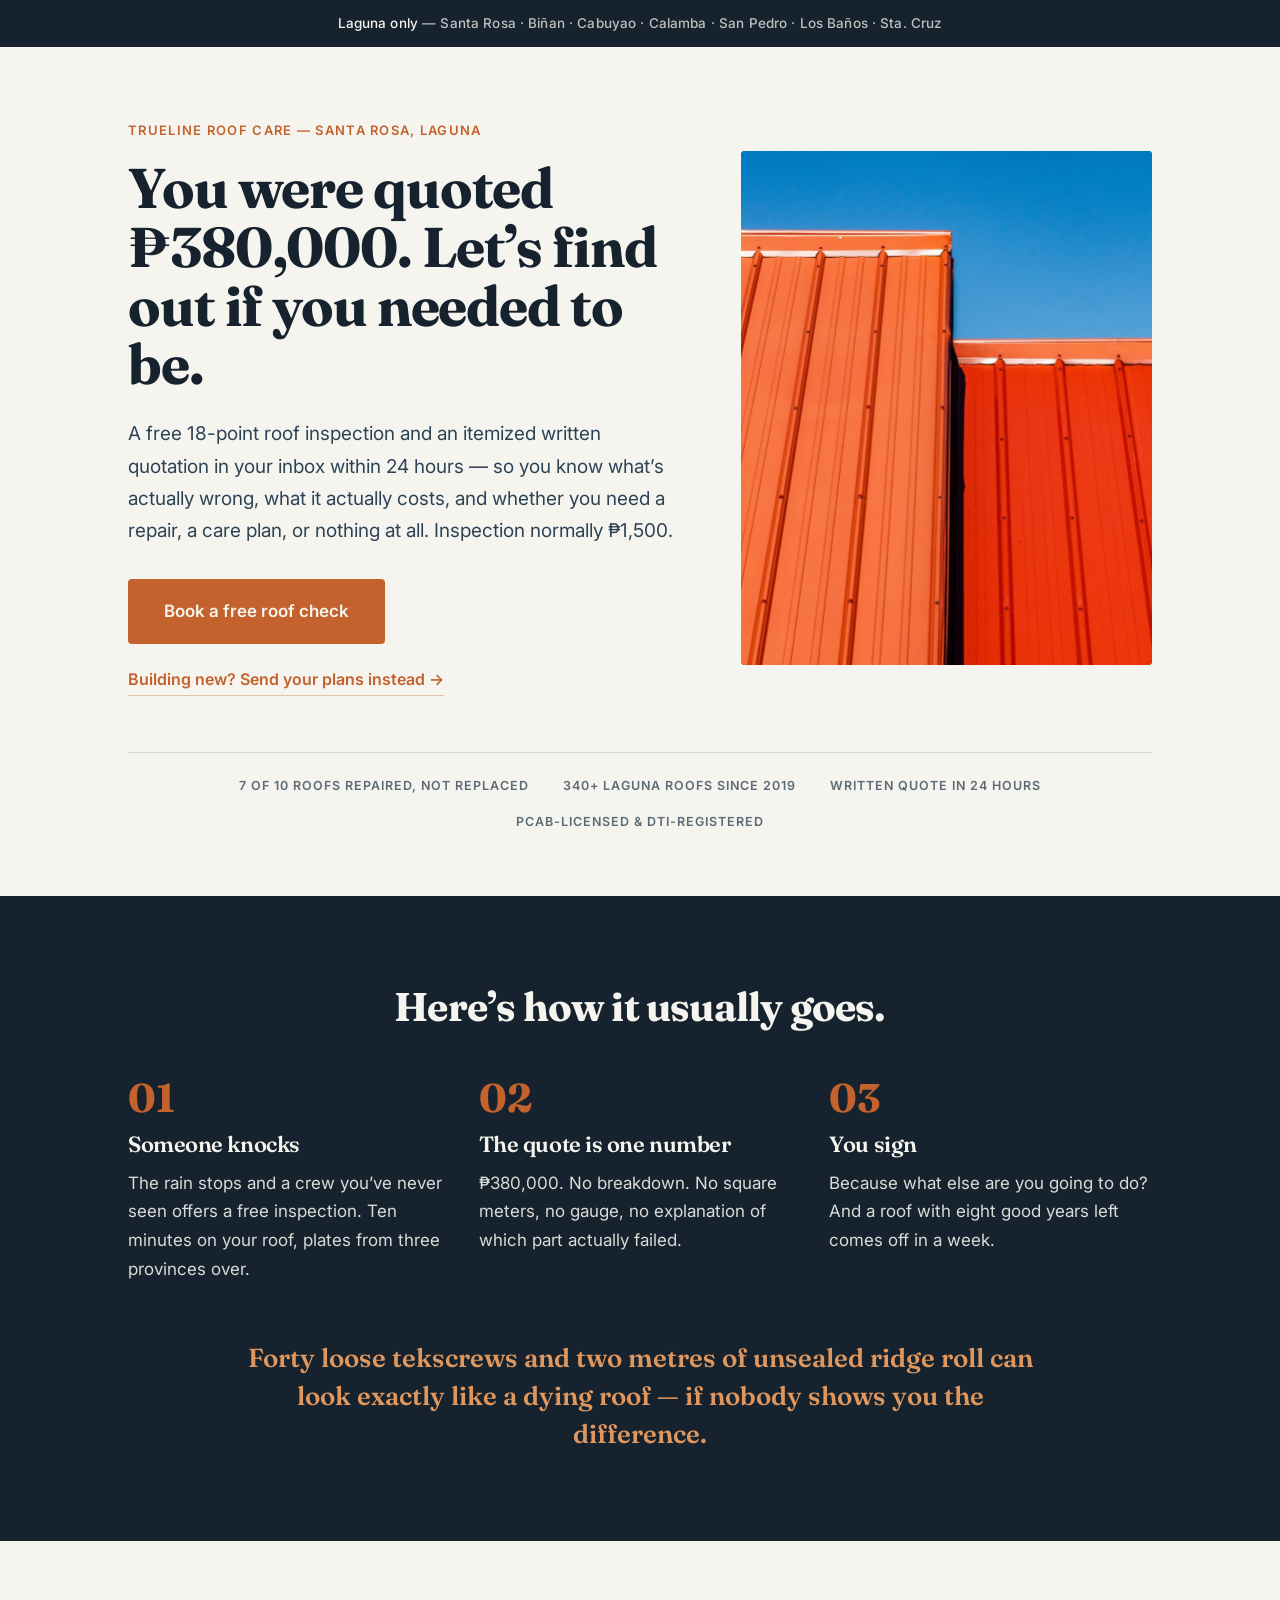
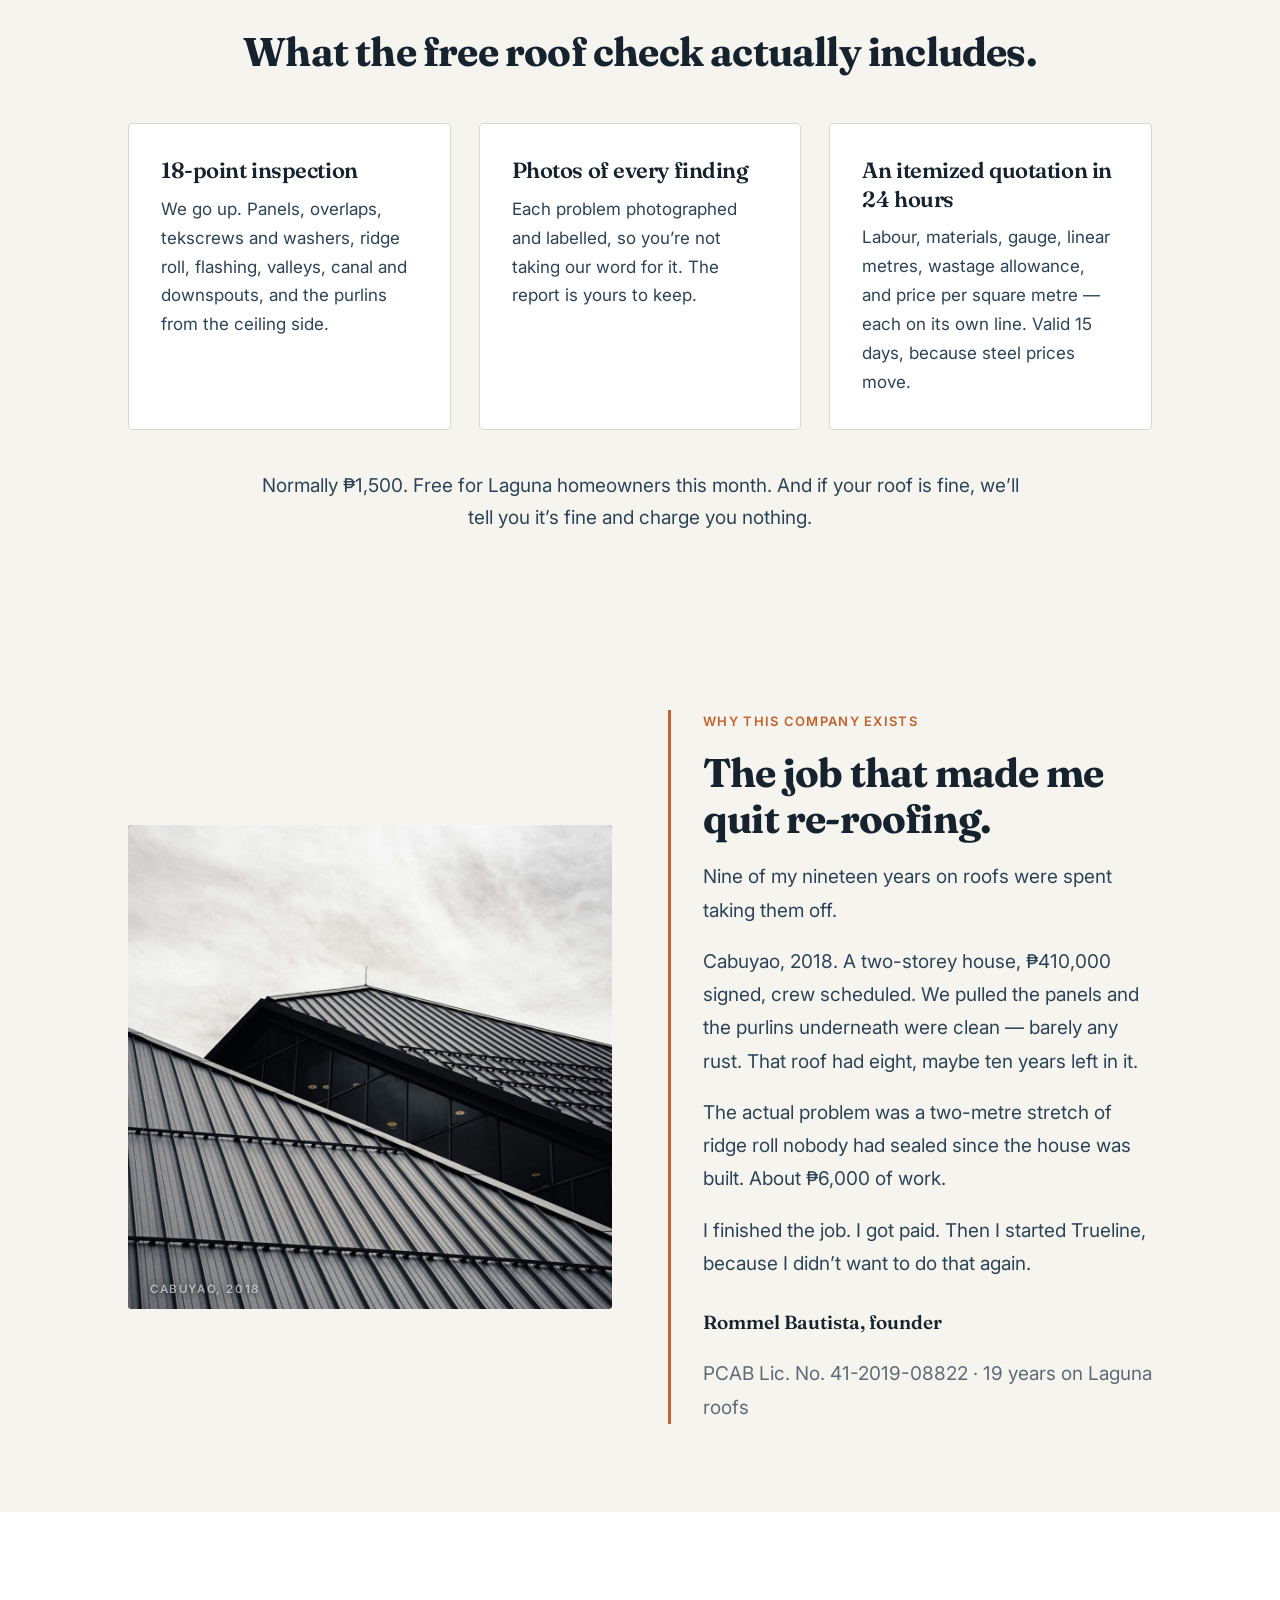
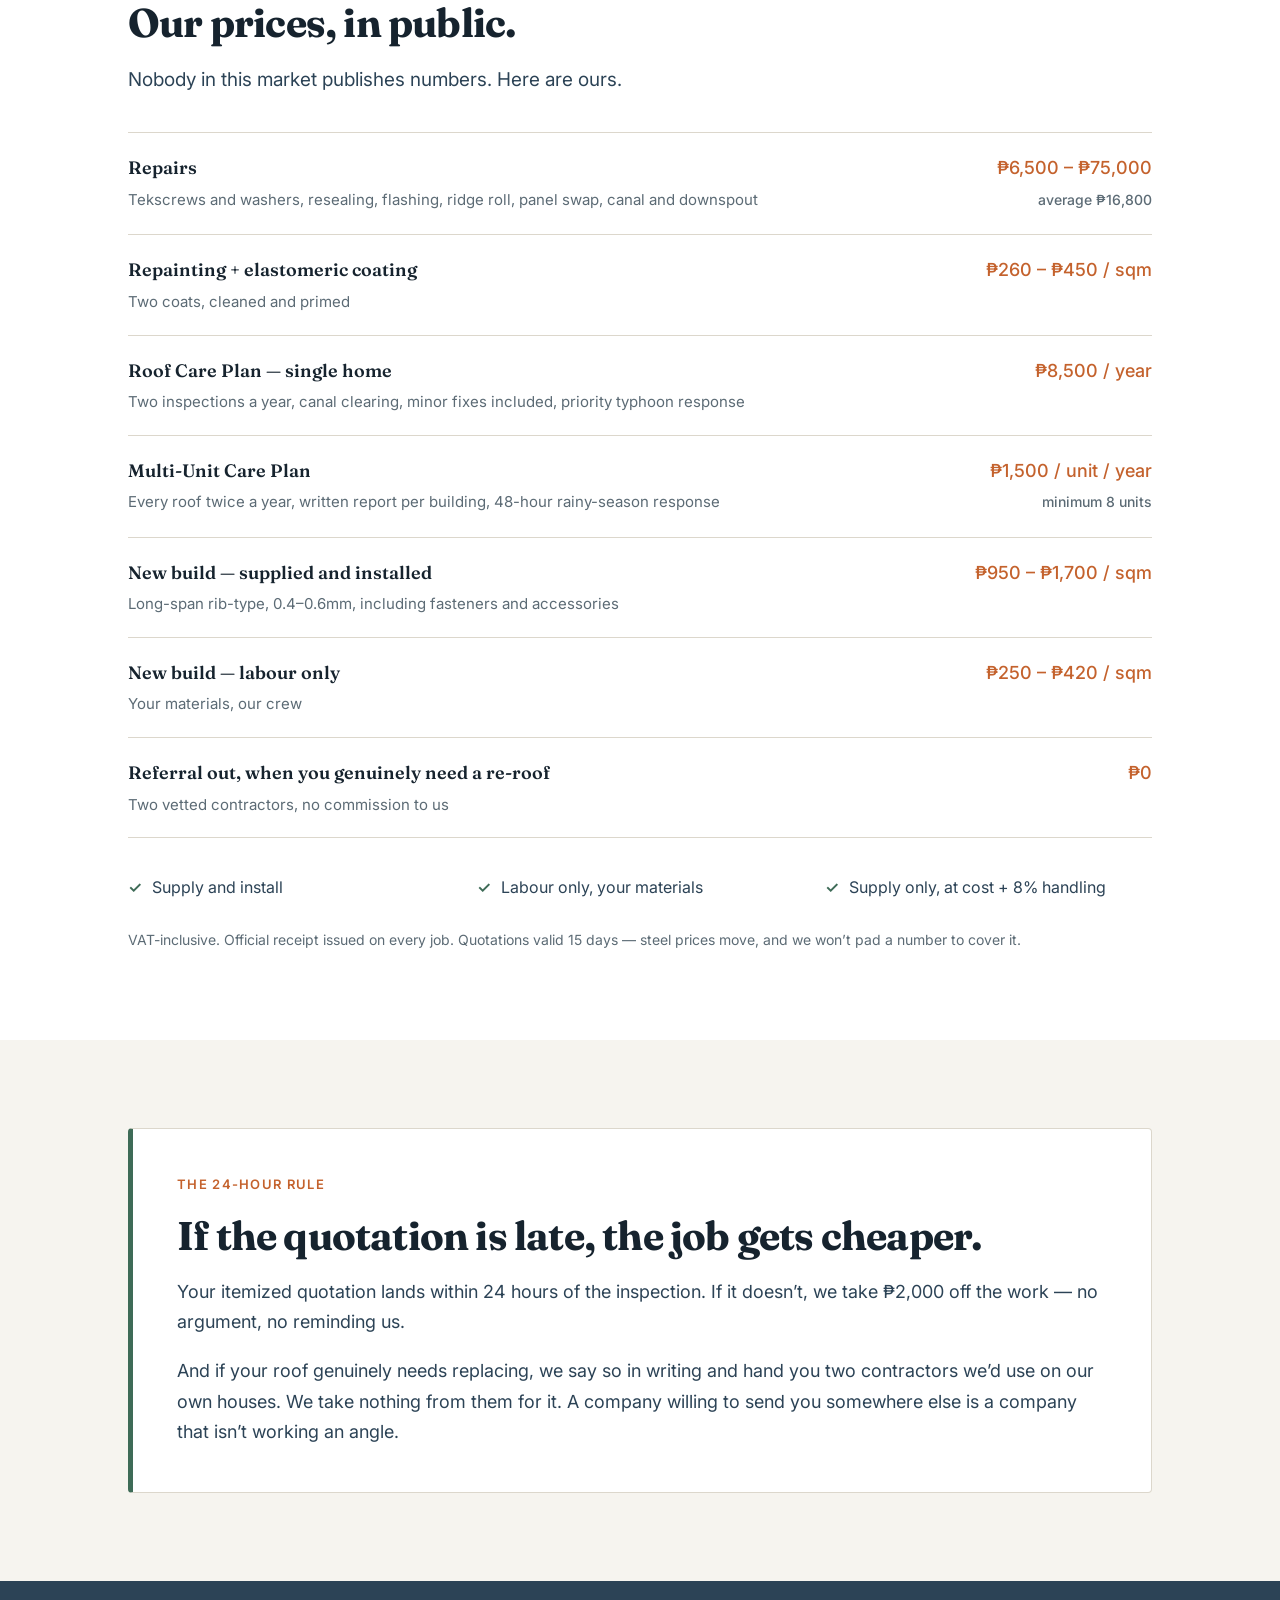
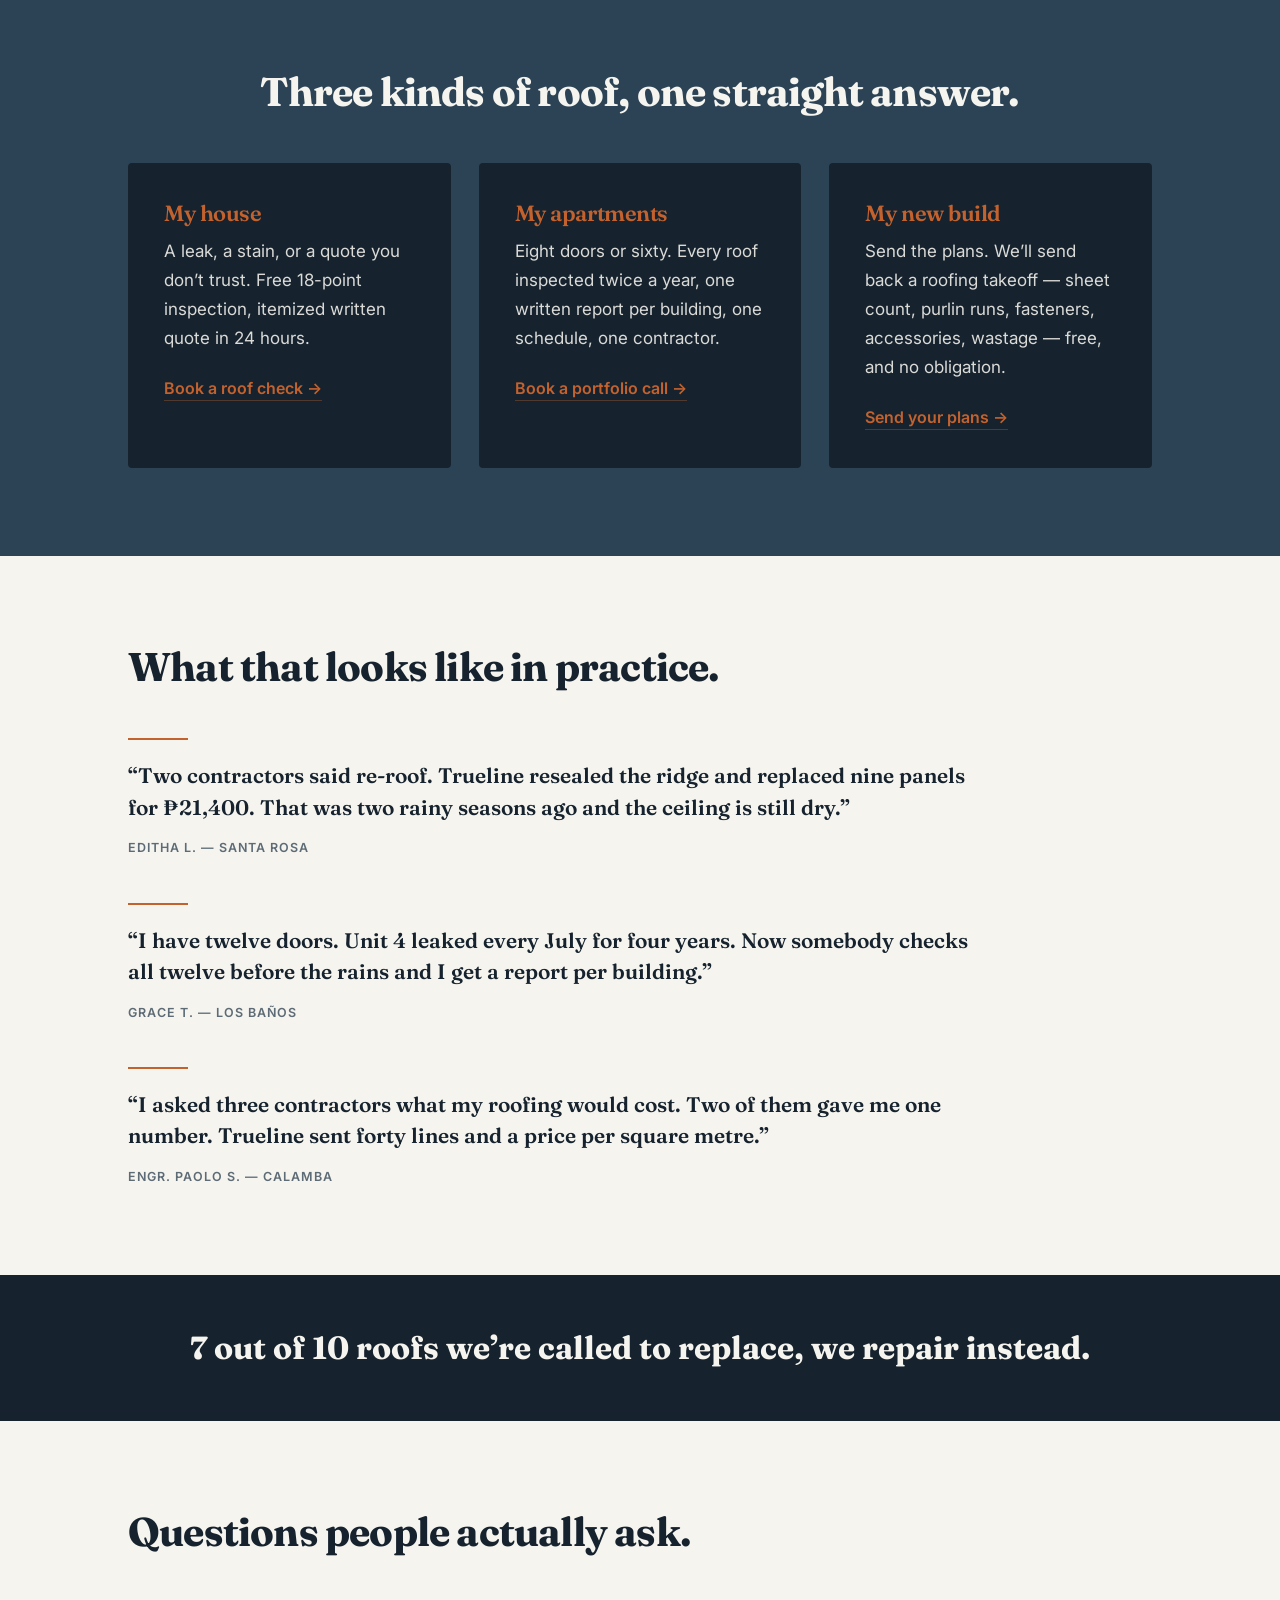
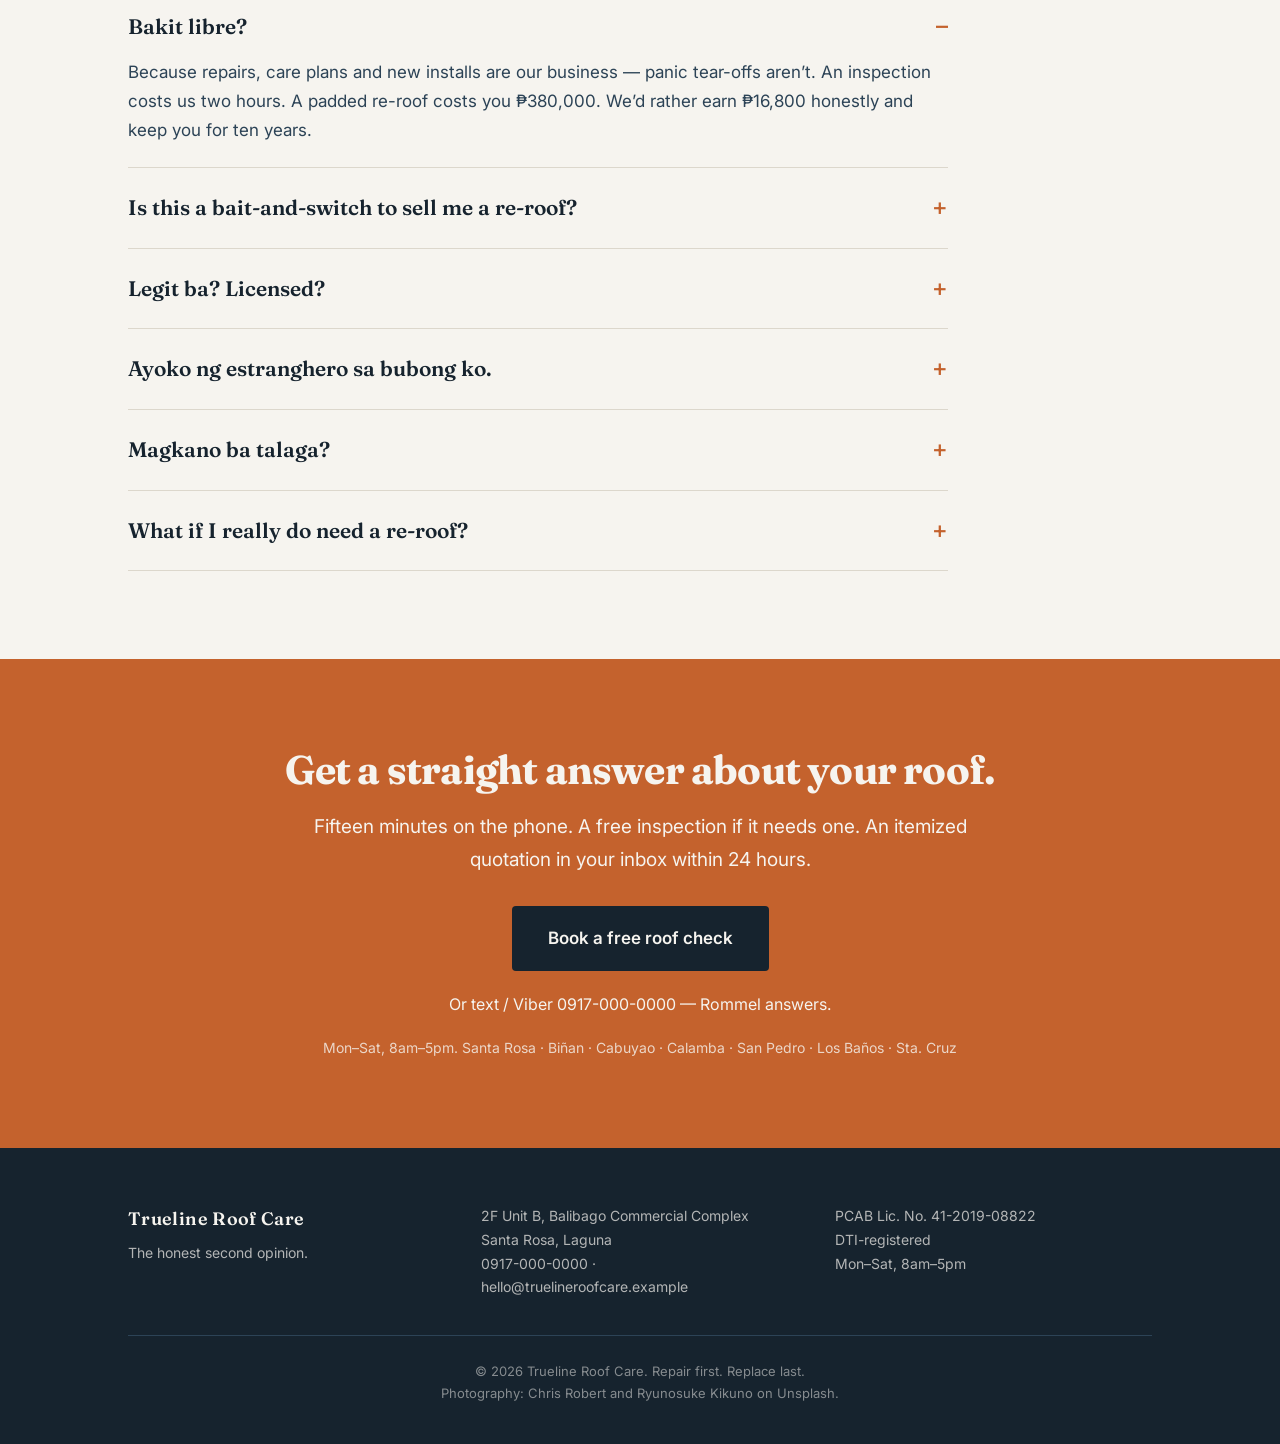
==== site/index.html @ e8b652dc "Trueline Roof Care capstone: brand, landing page, carousel, ad set Complete acquisition system for a" ====
<!doctype html>
<html lang="en">
<head>
<meta charset="utf-8">
<meta name="viewport" content="width=device-width, initial-scale=1">
<title>Trueline Roof Care — The honest second opinion | Santa Rosa, Laguna</title>
<meta name="description" content="Free 18-point roof inspection and an itemized written quotation within 24 hours. We repair 7 out of 10 roofs we're called to replace. Santa Rosa, Biñan, Cabuyao, Calamba, San Pedro, Los Baños, Sta. Cruz.">
<link rel="preconnect" href="https://fonts.googleapis.com">
<link rel="preconnect" href="https://fonts.gstatic.com" crossorigin>
<link href="https://fonts.googleapis.com/css2?family=Fraunces:opsz,wght@9..144,600;9..144,700&family=Inter:wght@400;500;600&display=swap" rel="stylesheet">
<style>
:root{
  --slate:#16232E;
  --storm:#2C4356;
  --chalk:#F6F4EF;
  --copper:#C4622D;
  --copper-light:#E0975E;
  --moss:#3E6B57;
  --line:#DCD7CC;
  --ink-muted:#5C6B75;
  --serif:'Fraunces',Georgia,'Times New Roman',serif;
  --sans:'Inter',-apple-system,BlinkMacSystemFont,'Segoe UI',sans-serif;
  --max:1080px;
  --pad:88px;
}
*{box-sizing:border-box;margin:0;padding:0}
html{scroll-behavior:smooth}
body{
  font-family:var(--sans);
  font-size:18px;
  line-height:1.7;
  color:var(--storm);
  background:var(--chalk);
  -webkit-font-smoothing:antialiased;
}
img{max-width:100%;display:block}
a{color:var(--copper);text-decoration:none}
a:hover{color:var(--copper-light)}

/* ---------- layout ---------- */
.wrap{max-width:var(--max);margin:0 auto;padding:0 28px}
section{padding:var(--pad) 0}
.band-dark{background:var(--slate);color:var(--chalk)}
.band-storm{background:var(--storm);color:var(--chalk)}
.band-white{background:#fff}
.band-copper{background:var(--copper);color:var(--chalk)}

/* ---------- type ---------- */
h1,h2,h3{font-family:var(--serif);color:var(--slate);font-weight:700;letter-spacing:-.02em}
.band-dark h1,.band-dark h2,.band-dark h3,
.band-storm h2,.band-storm h3,
.band-copper h2{color:var(--chalk)}
h1{font-size:clamp(34px,5.2vw,56px);line-height:1.05}
h2{font-size:clamp(28px,3.6vw,40px);line-height:1.15;margin-bottom:18px}
h3{font-size:22px;font-weight:600;line-height:1.3;margin-bottom:10px}
p{margin-bottom:18px}
p:last-child{margin-bottom:0}
.eyebrow{
  font-family:var(--sans);font-size:13px;font-weight:600;letter-spacing:.1em;
  text-transform:uppercase;color:var(--copper);margin-bottom:18px;display:block
}
.lede{font-size:19px}
.muted{color:var(--ink-muted)}
.small{font-size:14px;line-height:1.6}

/* ---------- buttons ---------- */
.btn{
  display:inline-block;font-family:var(--sans);font-size:17px;font-weight:600;
  background:var(--copper);color:var(--chalk);padding:18px 36px;border-radius:4px;
  transition:background .18s ease;border:none;cursor:pointer
}
.btn:hover{background:var(--copper-light);color:var(--chalk)}
.btn-invert{background:var(--slate);color:var(--chalk)}
.btn-invert:hover{background:#0d161d;color:var(--chalk)}
.textlink{font-weight:600;font-size:16px;border-bottom:1px solid rgba(196,98,45,.35);padding-bottom:2px}

/* ---------- announcement ---------- */
.announce{
  background:var(--slate);color:var(--chalk);font-size:13.5px;font-weight:500;
  text-align:center;padding:12px 20px;letter-spacing:.01em
}
.announce span{opacity:.75}

/* ---------- hero ---------- */
.hero{padding:72px 0 64px}
.hero-grid{display:grid;grid-template-columns:1.15fr .85fr;gap:56px;align-items:center}
.hero h1{margin-bottom:24px}
.hero .lede{max-width:34em;margin-bottom:32px}
.hero-cta{display:flex;flex-wrap:wrap;gap:22px;align-items:center}

/* hero art — SVG illustration, or swap in a photo via .art img */
.art{position:relative;border-radius:4px;overflow:hidden;background:var(--slate);line-height:0}
.art svg{width:100%;height:auto;display:block;font-family:var(--sans)}
.art img{width:100%;height:100%;object-fit:cover;object-position:50% 45%;aspect-ratio:4/5}
.art .panel-tag{z-index:2;text-shadow:0 1px 6px rgba(11,20,27,.85)}

/* the roof panel, drawn in CSS — no stock photography */
.panel{
  position:relative;aspect-ratio:4/5;border-radius:4px;overflow:hidden;
  background:
    linear-gradient(115deg,rgba(224,151,94,.22) 0%,rgba(224,151,94,0) 38%),
    repeating-linear-gradient(101deg,
      #16232E 0 13px,
      #1c2c39 13px 17px,
      #2C4356 17px 27px,
      #1c2c39 27px 31px);
  box-shadow:inset 0 0 90px rgba(0,0,0,.45)
}
.panel::after{
  content:"";position:absolute;inset:0;
  background-image:radial-gradient(circle at 1px 1px,rgba(246,244,239,.055) 1px,transparent 0);
  background-size:4px 4px;
}
.screw{
  position:absolute;width:13px;height:13px;border-radius:50%;
  background:#8f6b52;box-shadow:0 0 0 3px rgba(196,98,45,.28),0 1px 2px rgba(0,0,0,.5)
}
.screw.flag{background:var(--copper);box-shadow:0 0 0 4px rgba(196,98,45,.28),0 0 0 12px rgba(196,98,45,.13)}
.chalkline{
  position:absolute;left:0;right:0;bottom:22%;height:0;
  border-top:1.5px dashed rgba(246,244,239,.5);transform:rotate(-11deg)
}
.panel-tag{
  position:absolute;left:22px;bottom:20px;font-size:11.5px;font-weight:600;
  letter-spacing:.14em;text-transform:uppercase;color:rgba(246,244,239,.62)
}

/* trust strip */
.trust{border-top:1px solid var(--line);margin-top:56px;padding-top:22px}
.trust ul{list-style:none;display:flex;flex-wrap:wrap;gap:14px 34px;justify-content:center}
.trust li{
  font-size:12.5px;font-weight:600;letter-spacing:.08em;text-transform:uppercase;color:var(--ink-muted)
}

/* ---------- grids ---------- */
.cols-3{display:grid;grid-template-columns:repeat(3,1fr);gap:28px}
.cols-2{display:grid;grid-template-columns:1fr 1fr;gap:56px;align-items:center}

.step .num{font-family:var(--serif);font-size:40px;font-weight:700;color:var(--copper);line-height:1;margin-bottom:12px;display:block}
.step p{color:rgba(246,244,239,.88);font-size:17px}
.pullquote{
  font-family:var(--serif);font-size:clamp(20px,2.4vw,26px);font-weight:600;line-height:1.45;
  color:var(--copper-light);text-align:center;max-width:800px;margin:56px auto 0
}

.card{
  background:#fff;border:1px solid var(--line);border-radius:4px;padding:32px
}
.card p{font-size:17px}
.kicker{text-align:center;max-width:780px;margin:40px auto 0;font-size:19px}

/* founder */
.founder-copy{border-left:3px solid var(--copper);padding-left:32px}
.founder-copy p{font-size:19px;line-height:1.75}
.sig{font-family:var(--serif);font-size:20px;font-weight:600;color:var(--slate);margin-top:26px}
.credentials{font-size:13px;color:var(--ink-muted)}

/* prices */
.price-row{
  display:grid;grid-template-columns:1fr auto;gap:28px;align-items:baseline;
  padding:20px 0;border-bottom:1px solid var(--line)
}
.price-row:first-of-type{border-top:1px solid var(--line)}
.price-row .name{font-family:var(--serif);font-weight:600;font-size:18px;color:var(--slate)}
.price-row .name em{font-style:normal;font-family:var(--sans);font-weight:400;font-size:15px;color:var(--ink-muted);display:block;margin-top:3px}
.price-row .amt{font-weight:500;color:var(--copper);text-align:right;white-space:nowrap}
.buy{display:grid;grid-template-columns:repeat(3,1fr);gap:22px;margin-top:36px}
.buy div{font-size:16px;display:flex;gap:10px;align-items:flex-start}
.tick{color:var(--moss);font-weight:600;flex:none}

/* guarantee */
.guarantee{
  background:#fff;border:1px solid var(--line);border-left:5px solid var(--moss);
  border-radius:4px;padding:44px
}

/* segments */
.seg{background:var(--slate);border-radius:4px;padding:36px}
.seg h3{color:var(--copper)}
.seg p{color:rgba(246,244,239,.88);font-size:17px;margin-bottom:20px}

/* proof */
.quote{max-width:860px;margin-bottom:44px}
.quote .rule{width:60px;height:2px;background:var(--copper);margin-bottom:20px}
.quote blockquote{font-family:var(--serif);font-size:21px;font-weight:600;line-height:1.5;color:var(--slate)}
.quote cite{
  display:block;margin-top:14px;font-style:normal;font-size:12.5px;font-weight:600;
  letter-spacing:.08em;text-transform:uppercase;color:var(--ink-muted)
}
.statband{background:var(--slate);padding:52px 0}
.statband p{
  font-family:var(--serif);font-weight:700;font-size:clamp(24px,3vw,32px);
  color:var(--chalk);text-align:center;line-height:1.3
}

/* faq */
.faq{max-width:820px}
details{border-bottom:1px solid var(--line);padding:22px 0}
details summary{
  font-family:var(--serif);font-size:21px;font-weight:600;color:var(--slate);
  cursor:pointer;list-style:none;display:flex;justify-content:space-between;gap:20px;align-items:baseline
}
details summary::-webkit-details-marker{display:none}
details summary::after{content:"+";color:var(--copper);font-family:var(--sans);font-weight:500;font-size:24px;line-height:1}
details[open] summary::after{content:"–"}
details p{margin-top:14px;font-size:17px}

/* final cta */
.final{text-align:center}
.final p{max-width:720px;margin-left:auto;margin-right:auto}
.final .btn{margin:12px 0 20px}
.final .viber{font-size:16px}
.final .micro{font-size:14px;opacity:.8}

/* footer */
footer{background:var(--slate);color:rgba(246,244,239,.7);padding:56px 0 40px;font-size:14px}
footer .cols-3{gap:36px}
footer strong{
  display:block;font-family:var(--serif);font-size:18px;font-weight:600;
  color:var(--chalk);letter-spacing:.02em;margin-bottom:6px
}
.legal{
  border-top:1px solid #2C4356;margin-top:36px;padding-top:24px;text-align:center;
  font-size:13px;color:rgba(246,244,239,.5)
}

/* sticky mobile cta */
.sticky{
  display:none;position:fixed;left:0;right:0;bottom:0;z-index:50;
  background:var(--slate);padding:12px 16px;box-shadow:0 -8px 24px rgba(22,35,46,.22)
}
.sticky a{display:block;text-align:center}

/* reveal */
.reveal{opacity:0;transform:translateY(14px);transition:opacity .55s ease,transform .55s ease}
.reveal.in{opacity:1;transform:none}
@media (prefers-reduced-motion:reduce){
  .reveal{opacity:1;transform:none;transition:none}
  html{scroll-behavior:auto}
}

/* ---------- responsive ---------- */
@media (max-width:900px){
  :root{--pad:56px}
  .hero-grid,.cols-2{grid-template-columns:1fr;gap:36px}
  .cols-3,.buy{grid-template-columns:1fr}
  .hero{padding:48px 0 40px}
  .panel{aspect-ratio:5/3}
  .founder-copy{padding-left:22px}
  .guarantee{padding:30px}
  .price-row{grid-template-columns:1fr;gap:6px}
  .price-row .amt{text-align:left}
  .trust ul{justify-content:flex-start;gap:12px 22px}
  body{padding-bottom:72px}
  .sticky{display:block}
  footer .cols-3{grid-template-columns:1fr}
}
</style>
</head>
<body>

<!-- 1 · announcement -->
<div class="announce">
  Laguna only <span>— Santa Rosa · Biñan · Cabuyao · Calamba · San Pedro · Los Baños · Sta. Cruz</span>
</div>

<!-- 2 · hero -->
<section class="hero">
  <div class="wrap">
    <div class="hero-grid">
      <div>
        <span class="eyebrow">Trueline Roof Care — Santa Rosa, Laguna</span>
        <h1>You were quoted ₱380,000. Let&rsquo;s find out if you needed to be.</h1>
        <p class="lede">A free 18-point roof inspection and an itemized written quotation in your inbox within 24 hours &mdash; so you know what&rsquo;s actually wrong, what it actually costs, and whether you need a repair, a care plan, or nothing at all. Inspection normally ₱1,500.</p>
        <div class="hero-cta">
          <a class="btn" href="https://api.leadconnectorhq.com/widget/booking/OzxJlo2ymaCQIpZC8sUi" target="_blank" rel="noopener">Book a free roof check</a>
          <a class="textlink" href="#plans">Building new? Send your plans instead &rarr;</a>
        </div>
      </div>
      <!-- Hero photo. Save the Unsplash download as site/images/hero-roof.jpg.
           If the file is missing, the drawn SVG panel below shows instead. -->
      <figure class="art">
        <img src="images/hero-roof.jpg" alt="Roof line against the sky, Santa Rosa, Laguna"
             onerror="this.parentElement.remove();document.getElementById('heroArt').hidden=false">
      </figure>

      <figure class="art" id="heroArt" hidden>
        <svg viewBox="0 0 520 640" role="img" aria-label="Diagram of a long-span roof panel showing ridge roll, ribs, and tekscrews, with a failed rubber washer highlighted">
          <defs>
            <linearGradient id="rib" x1="0" y1="0" x2="1" y2="0">
              <stop offset="0%" stop-color="#101b24"/>
              <stop offset="42%" stop-color="#33506a"/>
              <stop offset="62%" stop-color="#22384a"/>
              <stop offset="100%" stop-color="#0e1820"/>
            </linearGradient>
            <linearGradient id="ridge" x1="0" y1="0" x2="0" y2="1">
              <stop offset="0%" stop-color="#3b5b76"/>
              <stop offset="55%" stop-color="#22384a"/>
              <stop offset="100%" stop-color="#101b24"/>
            </linearGradient>
            <linearGradient id="sheen" x1="0" y1="0" x2="1" y2="1">
              <stop offset="0%" stop-color="#E0975E" stop-opacity=".26"/>
              <stop offset="45%" stop-color="#E0975E" stop-opacity="0"/>
            </linearGradient>
          </defs>

          <rect width="520" height="640" rx="4" fill="#16232E"/>

          <!-- ribs -->
          <g>
            <rect x="34"  y="96" width="30" height="520" fill="url(#rib)"/>
            <rect x="82"  y="96" width="30" height="520" fill="url(#rib)"/>
            <rect x="130" y="96" width="30" height="520" fill="url(#rib)"/>
            <rect x="178" y="96" width="30" height="520" fill="url(#rib)"/>
            <rect x="226" y="96" width="30" height="520" fill="url(#rib)"/>
            <rect x="274" y="96" width="30" height="520" fill="url(#rib)"/>
            <rect x="322" y="96" width="30" height="520" fill="url(#rib)"/>
            <rect x="370" y="96" width="30" height="520" fill="url(#rib)"/>
            <rect x="418" y="96" width="30" height="520" fill="url(#rib)"/>
            <rect x="466" y="96" width="30" height="520" fill="url(#rib)"/>
          </g>

          <!-- ridge roll -->
          <rect x="18" y="58" width="484" height="40" rx="5" fill="url(#ridge)"/>
          <line x1="18" y1="98" x2="502" y2="98" stroke="#0b141b" stroke-width="2"/>

          <!-- tekscrews -->
          <g fill="#8f6b52">
            <circle cx="97"  cy="186" r="6"/><circle cx="241" cy="186" r="6"/><circle cx="385" cy="186" r="6"/>
            <circle cx="97"  cy="366" r="6"/><circle cx="241" cy="366" r="6"/><circle cx="385" cy="366" r="6"/>
            <circle cx="97"  cy="546" r="6"/><circle cx="385" cy="546" r="6"/>
          </g>

          <!-- the failed washer -->
          <circle cx="241" cy="546" r="22" fill="none" stroke="#C4622D" stroke-opacity=".3" stroke-width="1.5"/>
          <circle cx="241" cy="546" r="13" fill="none" stroke="#C4622D" stroke-opacity=".55" stroke-width="1.5"/>
          <circle cx="241" cy="546" r="6.5" fill="#C4622D"/>
          <path d="M263 546 H360" stroke="#C4622D" stroke-width="1.5" stroke-dasharray="3 4"/>
          <text x="366" y="542" fill="#E0975E" font-size="12" font-weight="600" letter-spacing="1.2">₱18 WASHER</text>
          <text x="366" y="560" fill="#F6F4EF" fill-opacity=".55" font-size="11.5" letter-spacing=".6">perished</text>

          <!-- chalk line -->
          <line x1="0" y1="470" x2="520" y2="404" stroke="#F6F4EF" stroke-opacity=".45" stroke-width="1.5" stroke-dasharray="7 7"/>

          <!-- labels -->
          <text x="26" y="44" fill="#F6F4EF" fill-opacity=".62" font-size="11.5" font-weight="600" letter-spacing="1.6">RIDGE ROLL</text>
          <text x="26" y="628" fill="#F6F4EF" fill-opacity=".62" font-size="11.5" font-weight="600" letter-spacing="1.6">0.5MM RIB-TYPE · LAGUNA</text>

          <rect width="520" height="640" rx="4" fill="url(#sheen)"/>
        </svg>
      </figure>
    </div>

    <div class="trust">
      <ul>
        <li>7 of 10 roofs repaired, not replaced</li>
        <li>340+ Laguna roofs since 2019</li>
        <li>Written quote in 24 hours</li>
        <li>PCAB-licensed &amp; DTI-registered</li>
      </ul>
    </div>
  </div>
</section>

<!-- 3 · the problem -->
<section class="band-dark">
  <div class="wrap reveal">
    <h2 style="text-align:center">Here&rsquo;s how it usually goes.</h2>
    <div class="cols-3" style="margin-top:48px">
      <div class="step">
        <span class="num">01</span>
        <h3>Someone knocks</h3>
        <p>The rain stops and a crew you&rsquo;ve never seen offers a free inspection. Ten minutes on your roof, plates from three provinces over.</p>
      </div>
      <div class="step">
        <span class="num">02</span>
        <h3>The quote is one number</h3>
        <p>₱380,000. No breakdown. No square meters, no gauge, no explanation of which part actually failed.</p>
      </div>
      <div class="step">
        <span class="num">03</span>
        <h3>You sign</h3>
        <p>Because what else are you going to do? And a roof with eight good years left comes off in a week.</p>
      </div>
    </div>
    <p class="pullquote">Forty loose tekscrews and two metres of unsealed ridge roll can look exactly like a dying roof &mdash; if nobody shows you the difference.</p>
  </div>
</section>

<!-- 4 · what the free check includes -->
<section>
  <div class="wrap reveal">
    <h2 style="text-align:center">What the free roof check actually includes.</h2>
    <div class="cols-3" style="margin-top:48px">
      <div class="card">
        <h3>18-point inspection</h3>
        <p>We go up. Panels, overlaps, tekscrews and washers, ridge roll, flashing, valleys, canal and downspouts, and the purlins from the ceiling side.</p>
      </div>
      <div class="card">
        <h3>Photos of every finding</h3>
        <p>Each problem photographed and labelled, so you&rsquo;re not taking our word for it. The report is yours to keep.</p>
      </div>
      <div class="card">
        <h3>An itemized quotation in 24 hours</h3>
        <p>Labour, materials, gauge, linear metres, wastage allowance, and price per square metre &mdash; each on its own line. Valid 15 days, because steel prices move.</p>
      </div>
    </div>
    <p class="kicker">Normally ₱1,500. Free for Laguna homeowners this month. And if your roof is fine, we&rsquo;ll tell you it&rsquo;s fine and charge you nothing.</p>
  </div>
</section>

<!-- 5 · founder story -->
<section>
  <div class="wrap reveal">
    <div class="cols-2">
      <figure class="art">
        <img src="images/founder-roof.jpg" alt="Ribbed long-span roof under an overcast sky" style="aspect-ratio:1/1">
        <span class="panel-tag">Cabuyao, 2018</span>
      </figure>
      <div class="founder-copy">
        <span class="eyebrow">Why this company exists</span>
        <h2>The job that made me quit re-roofing.</h2>
        <p>Nine of my nineteen years on roofs were spent taking them off.</p>
        <p>Cabuyao, 2018. A two-storey house, ₱410,000 signed, crew scheduled. We pulled the panels and the purlins underneath were clean &mdash; barely any rust. That roof had eight, maybe ten years left in it.</p>
        <p>The actual problem was a two-metre stretch of ridge roll nobody had sealed since the house was built. About ₱6,000 of work.</p>
        <p>I finished the job. I got paid. Then I started Trueline, because I didn&rsquo;t want to do that again.</p>
        <p class="sig">Rommel Bautista, founder</p>
        <p class="credentials">PCAB Lic. No. 41-2019-08822 · 19 years on Laguna roofs</p>
      </div>
    </div>
  </div>
</section>

<!-- 6 · prices -->
<section class="band-white">
  <div class="wrap reveal">
    <h2>Our prices, in public.</h2>
    <p class="lede" style="margin-bottom:36px">Nobody in this market publishes numbers. Here are ours.</p>

    <div class="price-row">
      <div class="name">Repairs<em>Tekscrews and washers, resealing, flashing, ridge roll, panel swap, canal and downspout</em></div>
      <div class="amt">₱6,500 – ₱75,000<br><span class="small muted">average ₱16,800</span></div>
    </div>
    <div class="price-row">
      <div class="name">Repainting + elastomeric coating<em>Two coats, cleaned and primed</em></div>
      <div class="amt">₱260 – ₱450 / sqm</div>
    </div>
    <div class="price-row">
      <div class="name">Roof Care Plan &mdash; single home<em>Two inspections a year, canal clearing, minor fixes included, priority typhoon response</em></div>
      <div class="amt">₱8,500 / year</div>
    </div>
    <div class="price-row">
      <div class="name">Multi-Unit Care Plan<em>Every roof twice a year, written report per building, 48-hour rainy-season response</em></div>
      <div class="amt">₱1,500 / unit / year<br><span class="small muted">minimum 8 units</span></div>
    </div>
    <div class="price-row">
      <div class="name">New build &mdash; supplied and installed<em>Long-span rib-type, 0.4&ndash;0.6mm, including fasteners and accessories</em></div>
      <div class="amt">₱950 – ₱1,700 / sqm</div>
    </div>
    <div class="price-row">
      <div class="name">New build &mdash; labour only<em>Your materials, our crew</em></div>
      <div class="amt">₱250 – ₱420 / sqm</div>
    </div>
    <div class="price-row">
      <div class="name">Referral out, when you genuinely need a re-roof<em>Two vetted contractors, no commission to us</em></div>
      <div class="amt">₱0</div>
    </div>

    <div class="buy">
      <div><span class="tick">✓</span> Supply and install</div>
      <div><span class="tick">✓</span> Labour only, your materials</div>
      <div><span class="tick">✓</span> Supply only, at cost + 8% handling</div>
    </div>

    <p class="small muted" style="margin-top:28px">VAT-inclusive. Official receipt issued on every job. Quotations valid 15 days &mdash; steel prices move, and we won&rsquo;t pad a number to cover it.</p>
  </div>
</section>

<!-- 7 · guarantee -->
<section>
  <div class="wrap reveal">
    <div class="guarantee">
      <span class="eyebrow">The 24-hour rule</span>
      <h2>If the quotation is late, the job gets cheaper.</h2>
      <p>Your itemized quotation lands within 24 hours of the inspection. If it doesn&rsquo;t, we take ₱2,000 off the work &mdash; no argument, no reminding us.</p>
      <p>And if your roof genuinely needs replacing, we say so in writing and hand you two contractors we&rsquo;d use on our own houses. We take nothing from them for it. A company willing to send you somewhere else is a company that isn&rsquo;t working an angle.</p>
    </div>
  </div>
</section>

<!-- 8 · three kinds of roof -->
<section class="band-storm" id="plans">
  <div class="wrap reveal">
    <h2 style="text-align:center">Three kinds of roof, one straight answer.</h2>
    <div class="cols-3" style="margin-top:48px">
      <div class="seg">
        <h3>My house</h3>
        <p>A leak, a stain, or a quote you don&rsquo;t trust. Free 18-point inspection, itemized written quote in 24 hours.</p>
        <a class="textlink" href="https://api.leadconnectorhq.com/widget/booking/OzxJlo2ymaCQIpZC8sUi" target="_blank" rel="noopener">Book a roof check &rarr;</a>
      </div>
      <div class="seg">
        <h3>My apartments</h3>
        <p>Eight doors or sixty. Every roof inspected twice a year, one written report per building, one schedule, one contractor.</p>
        <a class="textlink" href="https://api.leadconnectorhq.com/widget/booking/OzxJlo2ymaCQIpZC8sUi" target="_blank" rel="noopener">Book a portfolio call &rarr;</a>
      </div>
      <div class="seg">
        <h3>My new build</h3>
        <p>Send the plans. We&rsquo;ll send back a roofing takeoff &mdash; sheet count, purlin runs, fasteners, accessories, wastage &mdash; free, and no obligation.</p>
        <a class="textlink" href="https://api.leadconnectorhq.com/widget/booking/OzxJlo2ymaCQIpZC8sUi" target="_blank" rel="noopener">Send your plans &rarr;</a>
      </div>
    </div>
  </div>
</section>

<!-- 9 · proof -->
<section>
  <div class="wrap reveal">
    <h2 style="margin-bottom:48px">What that looks like in practice.</h2>

    <div class="quote">
      <div class="rule"></div>
      <blockquote>&ldquo;Two contractors said re-roof. Trueline resealed the ridge and replaced nine panels for ₱21,400. That was two rainy seasons ago and the ceiling is still dry.&rdquo;</blockquote>
      <cite>Editha L. — Santa Rosa</cite>
    </div>

    <div class="quote">
      <div class="rule"></div>
      <blockquote>&ldquo;I have twelve doors. Unit 4 leaked every July for four years. Now somebody checks all twelve before the rains and I get a report per building.&rdquo;</blockquote>
      <cite>Grace T. — Los Baños</cite>
    </div>

    <div class="quote" style="margin-bottom:0">
      <div class="rule"></div>
      <blockquote>&ldquo;I asked three contractors what my roofing would cost. Two of them gave me one number. Trueline sent forty lines and a price per square metre.&rdquo;</blockquote>
      <cite>Engr. Paolo S. — Calamba</cite>
    </div>
  </div>
</section>

<div class="statband">
  <div class="wrap">
    <p>7 out of 10 roofs we&rsquo;re called to replace, we repair instead.</p>
  </div>
</div>

<!-- 10 · faq -->
<section>
  <div class="wrap reveal">
    <div class="faq">
      <h2 style="margin-bottom:32px">Questions people actually ask.</h2>

      <details open>
        <summary>Bakit libre?</summary>
        <p>Because repairs, care plans and new installs are our business &mdash; panic tear-offs aren&rsquo;t. An inspection costs us two hours. A padded re-roof costs you ₱380,000. We&rsquo;d rather earn ₱16,800 honestly and keep you for ten years.</p>
      </details>

      <details>
        <summary>Is this a bait-and-switch to sell me a re-roof?</summary>
        <p>We repair 7 out of 10 roofs we&rsquo;re called to look at. We don&rsquo;t sell re-roofs at all &mdash; when a roof is genuinely finished we hand you two vetted contractors and take no commission. That&rsquo;s the whole reason to trust the other 70%.</p>
      </details>

      <details>
        <summary>Legit ba? Licensed?</summary>
        <p>PCAB-licensed (No. 41-2019-08822), DTI-registered, based in Santa Rosa. 340+ roofs across Laguna since 2019. VAT-inclusive pricing and an official receipt on every job.</p>
      </details>

      <details>
        <summary>Ayoko ng estranghero sa bubong ko.</summary>
        <p>Fair. The first step is a 15-minute phone call, not a ladder. Nobody climbs anything until you say so.</p>
      </details>

      <details>
        <summary>Magkano ba talaga?</summary>
        <p>The prices are published above. Your quotation will be itemized down to the linear metre, and it&rsquo;s yours to take to any other contractor for a second opinion on our second opinion.</p>
      </details>

      <details>
        <summary>What if I really do need a re-roof?</summary>
        <p>Then we say so, in writing, and give you two names. Some roofs are finished. Pretending otherwise is how this industry got its reputation.</p>
      </details>
    </div>
  </div>
</section>

<!-- 11 · final cta -->
<section class="band-copper final">
  <div class="wrap">
    <h2>Get a straight answer about your roof.</h2>
    <p class="lede">Fifteen minutes on the phone. A free inspection if it needs one. An itemized quotation in your inbox within 24 hours.</p>
    <a class="btn btn-invert" href="https://api.leadconnectorhq.com/widget/booking/OzxJlo2ymaCQIpZC8sUi" target="_blank" rel="noopener">Book a free roof check</a>
    <p class="viber">Or text / Viber 0917-000-0000 &mdash; Rommel answers.</p>
    <p class="micro">Mon–Sat, 8am–5pm. Santa Rosa · Biñan · Cabuyao · Calamba · San Pedro · Los Baños · Sta. Cruz</p>
  </div>
</section>

<!-- 12 · footer -->
<footer>
  <div class="wrap">
    <div class="cols-3">
      <div>
        <strong>Trueline Roof Care</strong>
        The honest second opinion.
      </div>
      <div>
        2F Unit B, Balibago Commercial Complex<br>
        Santa Rosa, Laguna<br>
        0917-000-0000 · hello@truelineroofcare.example
      </div>
      <div>
        PCAB Lic. No. 41-2019-08822<br>
        DTI-registered<br>
        Mon–Sat, 8am–5pm
      </div>
    </div>
    <div class="legal">© 2026 Trueline Roof Care. Repair first. Replace last.<br>Photography: Chris Robert and Ryunosuke Kikuno on Unsplash.</div>
  </div>
</footer>

<!-- sticky mobile cta -->
<div class="sticky">
  <a class="btn" href="https://api.leadconnectorhq.com/widget/booking/OzxJlo2ymaCQIpZC8sUi" target="_blank" rel="noopener">Book a free roof check</a>
</div>

<script>
(function(){
  var els = document.querySelectorAll('.reveal');
  if(!('IntersectionObserver' in window)){
    els.forEach(function(e){e.classList.add('in')});
    return;
  }
  var io = new IntersectionObserver(function(entries){
    entries.forEach(function(entry){
      if(entry.isIntersecting){
        entry.target.classList.add('in');
        io.unobserve(entry.target);
      }
    });
  },{rootMargin:'0px 0px -60px 0px'});
  els.forEach(function(e){io.observe(e)});
})();
</script>

</body>
</html>
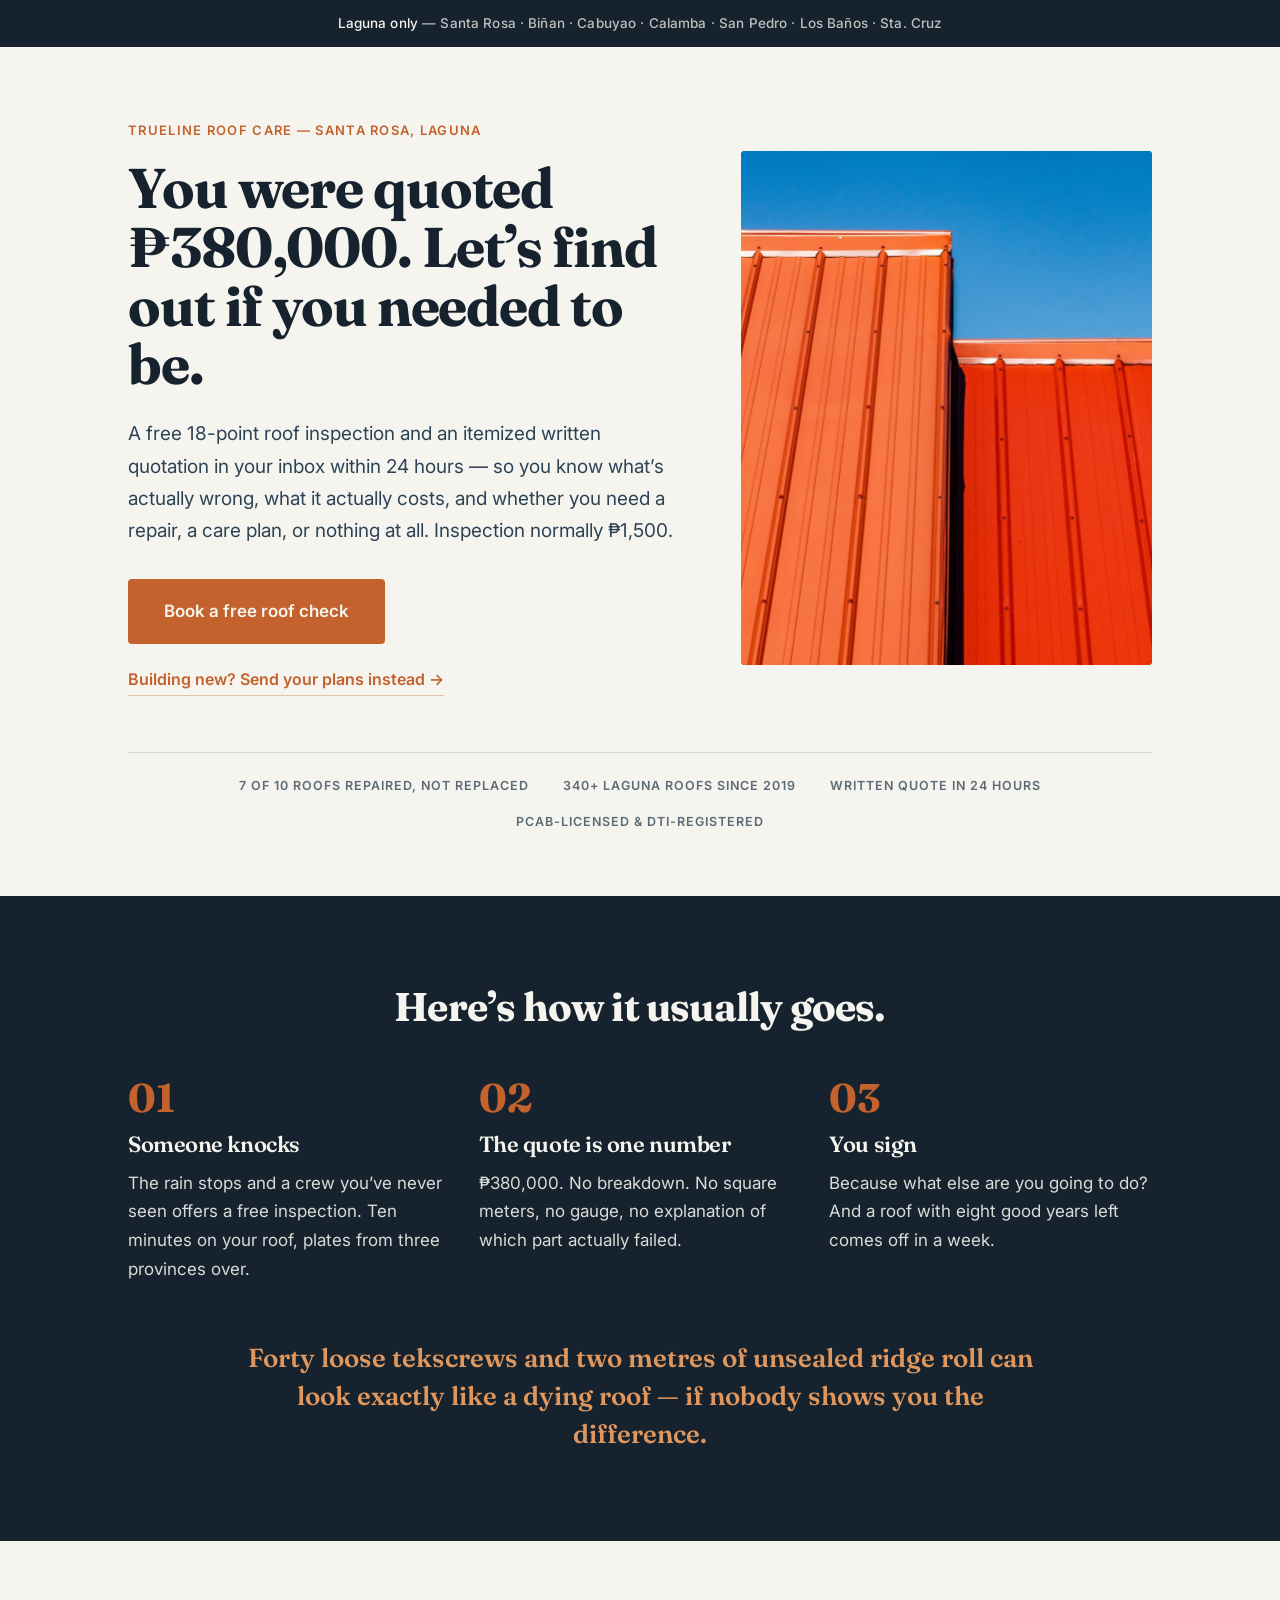
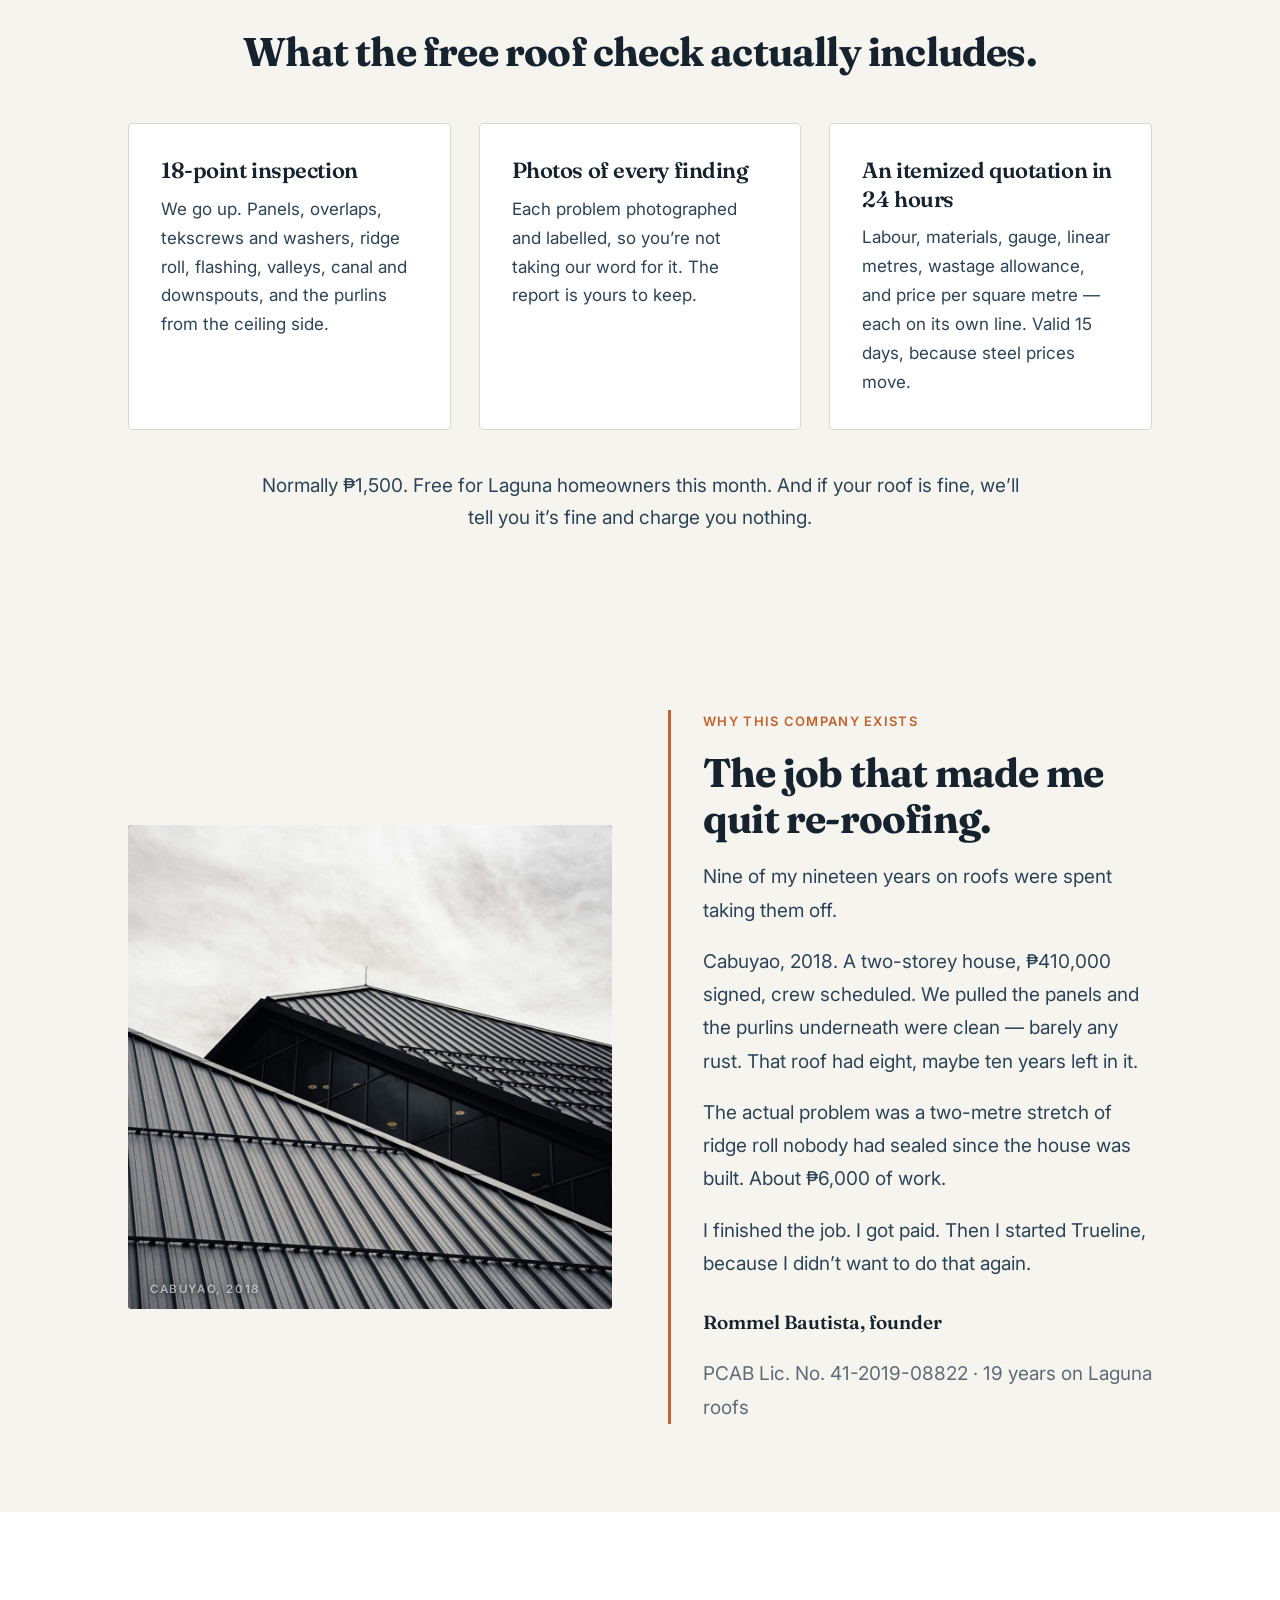
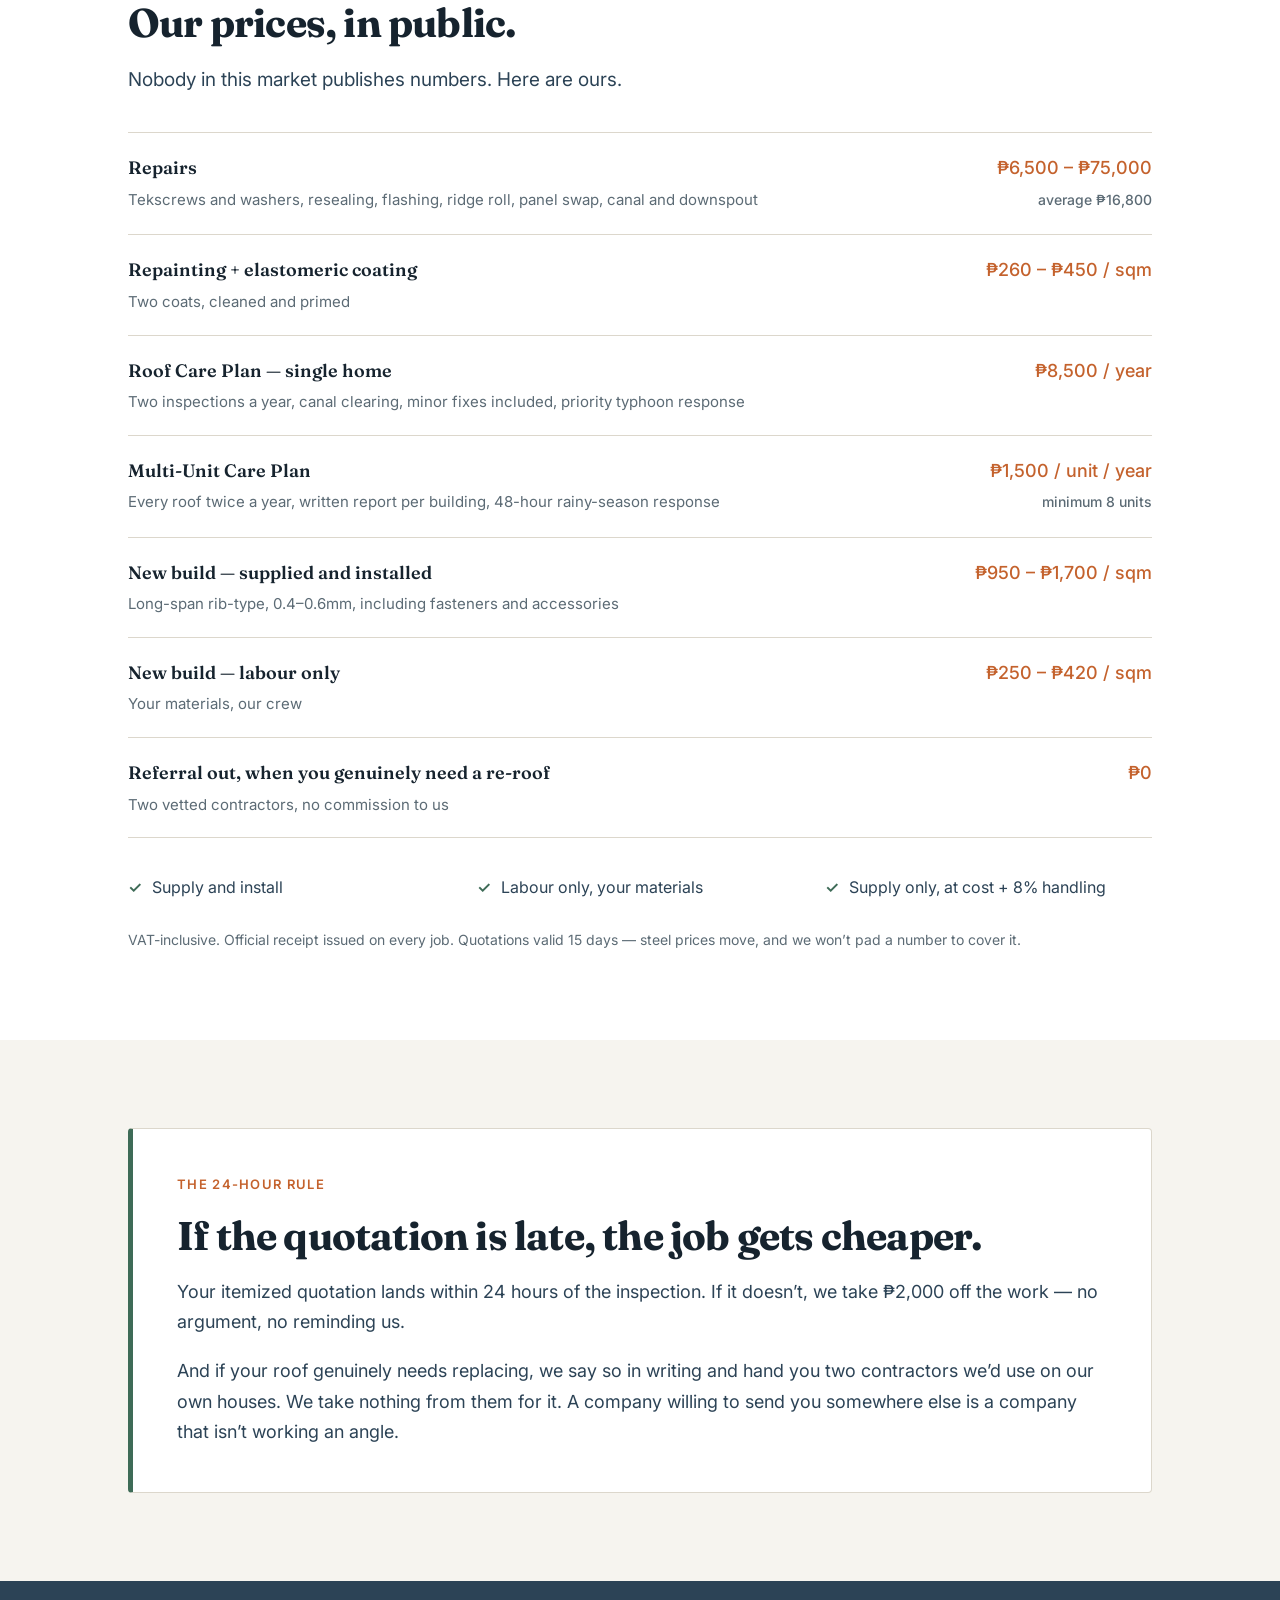
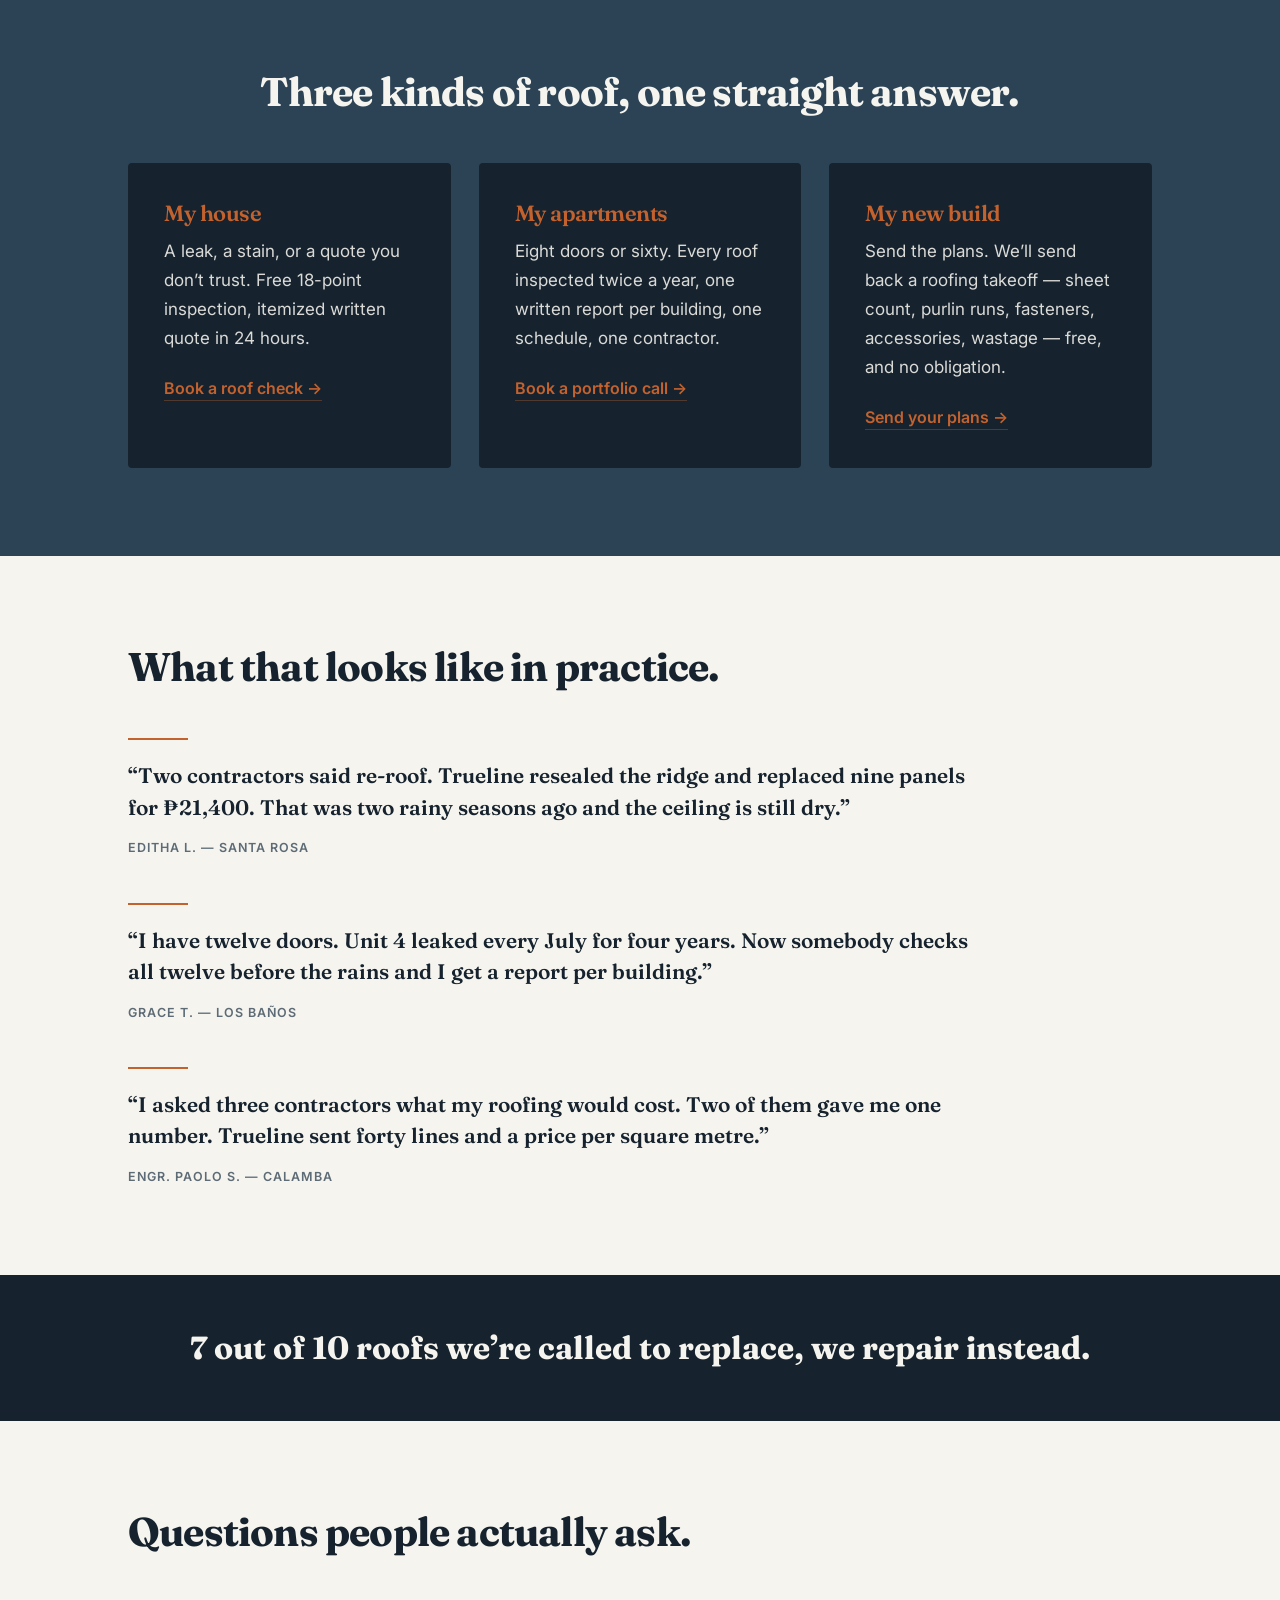
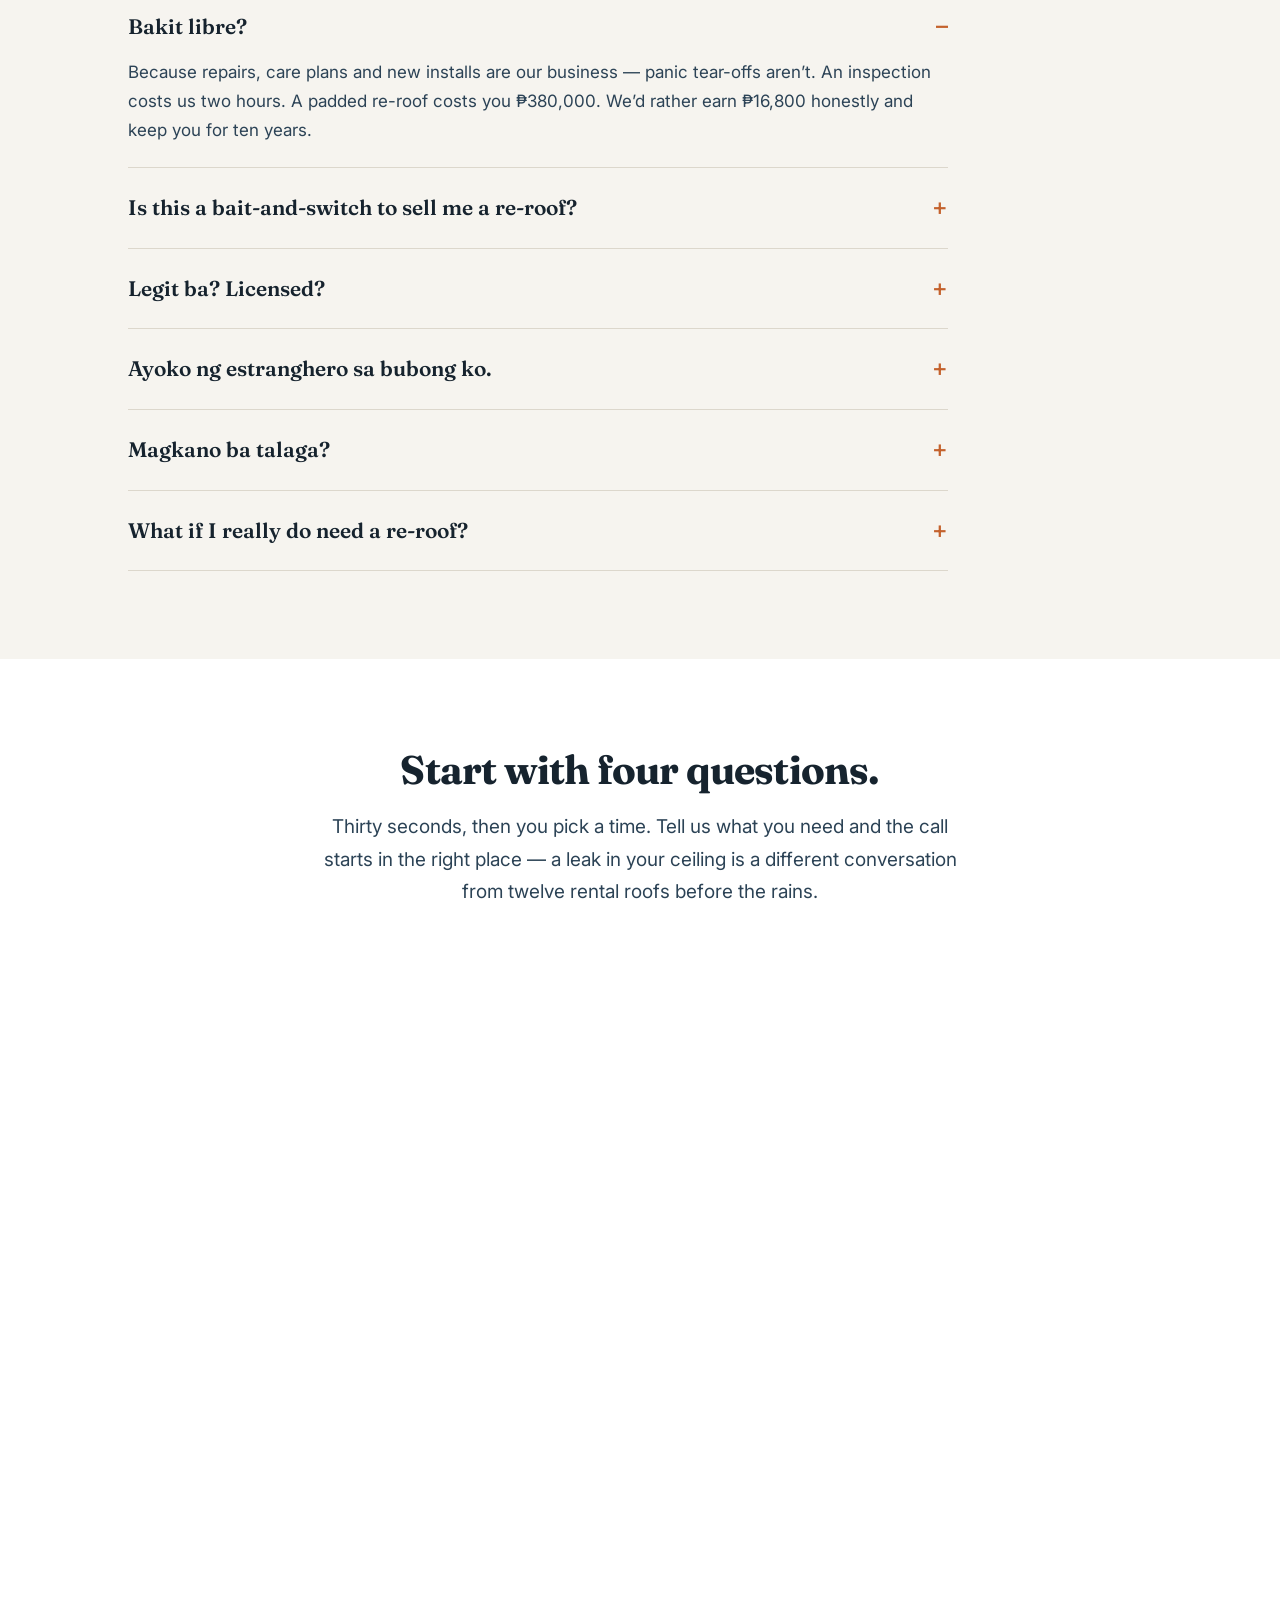
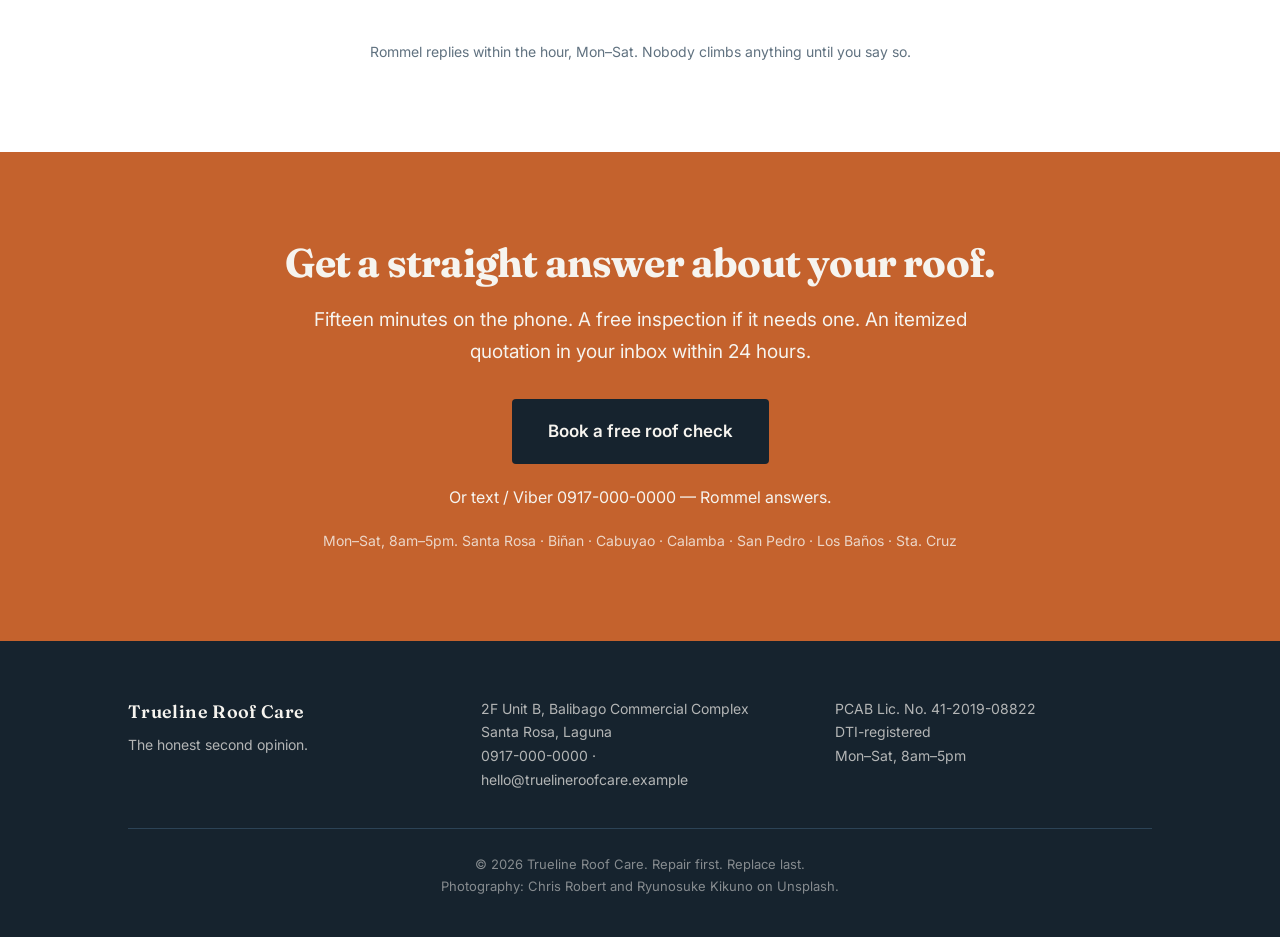
==== commit fab68662: "Put the segmentation form on the live page Closes the architecture gap. Every CTA pointed straight a" ====
--- a/site/index.html
+++ b/site/index.html
@@ -205,6 +205,15 @@
 details[open] summary::after{content:"–"}
 details p{margin-top:14px;font-size:17px}
 
+/* form */
+.formband{text-align:center}
+.formband p{max-width:660px;margin:0 auto}
+.formwrap{max-width:680px;margin:32px auto 0;text-align:left}
+.formwrap iframe{
+  display:block;width:100%;min-height:700px;border:none;border-radius:8px;background:#fff
+}
+.formnote{margin-top:18px;font-size:14px;opacity:.75}
+
 /* final cta */
 .final{text-align:center}
 .final p{max-width:720px;margin-left:auto;margin-right:auto}
@@ -582,7 +591,30 @@
   </div>
 </section>
 
-<!-- 11 · final cta -->
+<!-- 11 · the form -->
+<section class="band-white formband" id="request">
+  <div class="wrap">
+    <h2>Start with four questions.</h2>
+    <p class="lede">Thirty seconds, then you pick a time. Tell us what you need and the call starts in the right place &mdash; a leak in your ceiling is a different conversation from twelve rental roofs before the rains.</p>
+    <div class="formwrap">
+      <iframe
+        src="https://api.leadconnectorhq.com/widget/form/ys8URRJqtAmloGrhk5lo"
+        id="inline-ys8URRJqtAmloGrhk5lo"
+        data-layout="{'id':'inline'}"
+        data-trigger-type="alwaysShow"
+        data-form-name="Trueline — Roof Check Request"
+        data-height="undefined"
+        data-layout-iframe-id="inline-ys8URRJqtAmloGrhk5lo"
+        data-form-id="ys8URRJqtAmloGrhk5lo"
+        title="Trueline — Roof Check Request">
+      </iframe>
+    </div>
+    <p class="formnote">Rommel replies within the hour, Mon&ndash;Sat. Nobody climbs anything until you say so.</p>
+  </div>
+</section>
+<script src="https://link.msgsndr.com/js/form_embed.js"></script>
+
+<!-- 12 · final cta -->
 <section class="band-copper final">
   <div class="wrap">
     <h2>Get a straight answer about your roof.</h2>
@@ -593,7 +625,7 @@
   </div>
 </section>
 
-<!-- 12 · footer -->
+<!-- 13 · footer -->
 <footer>
   <div class="wrap">
     <div class="cols-3">
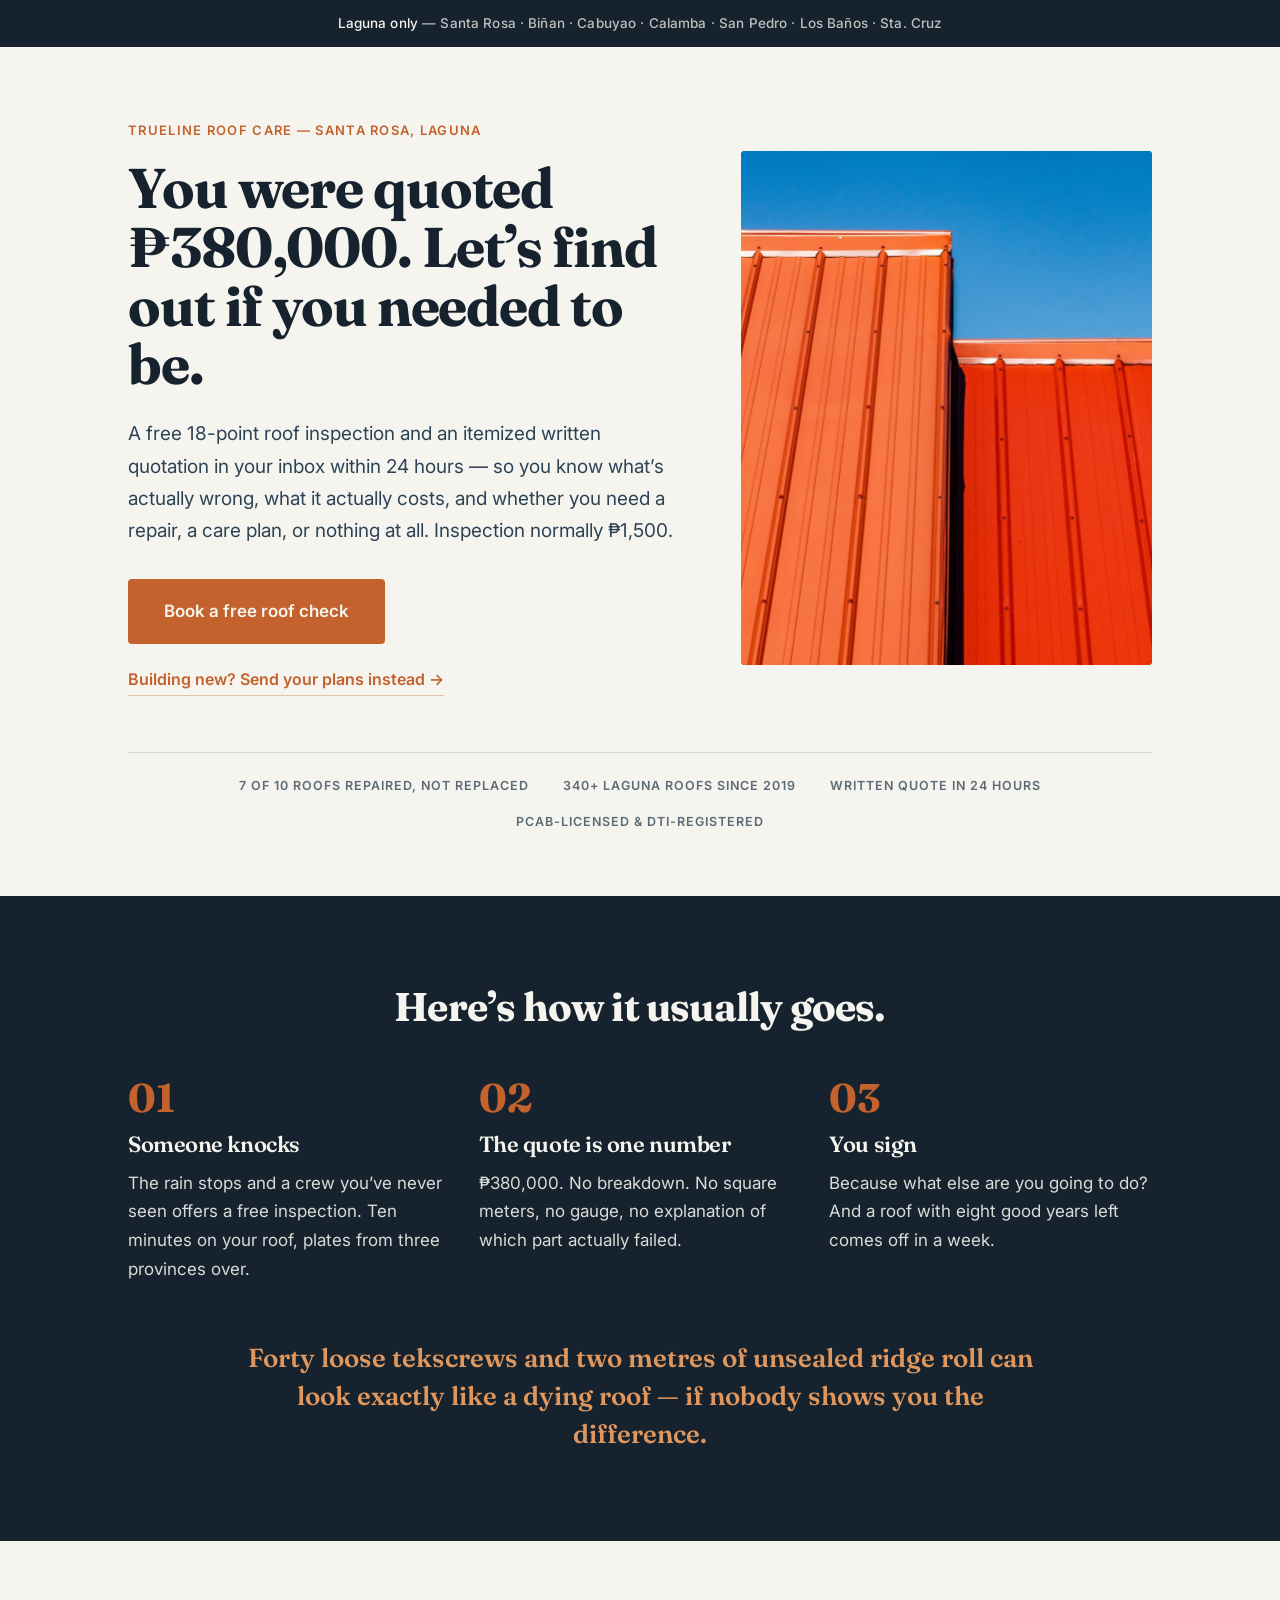
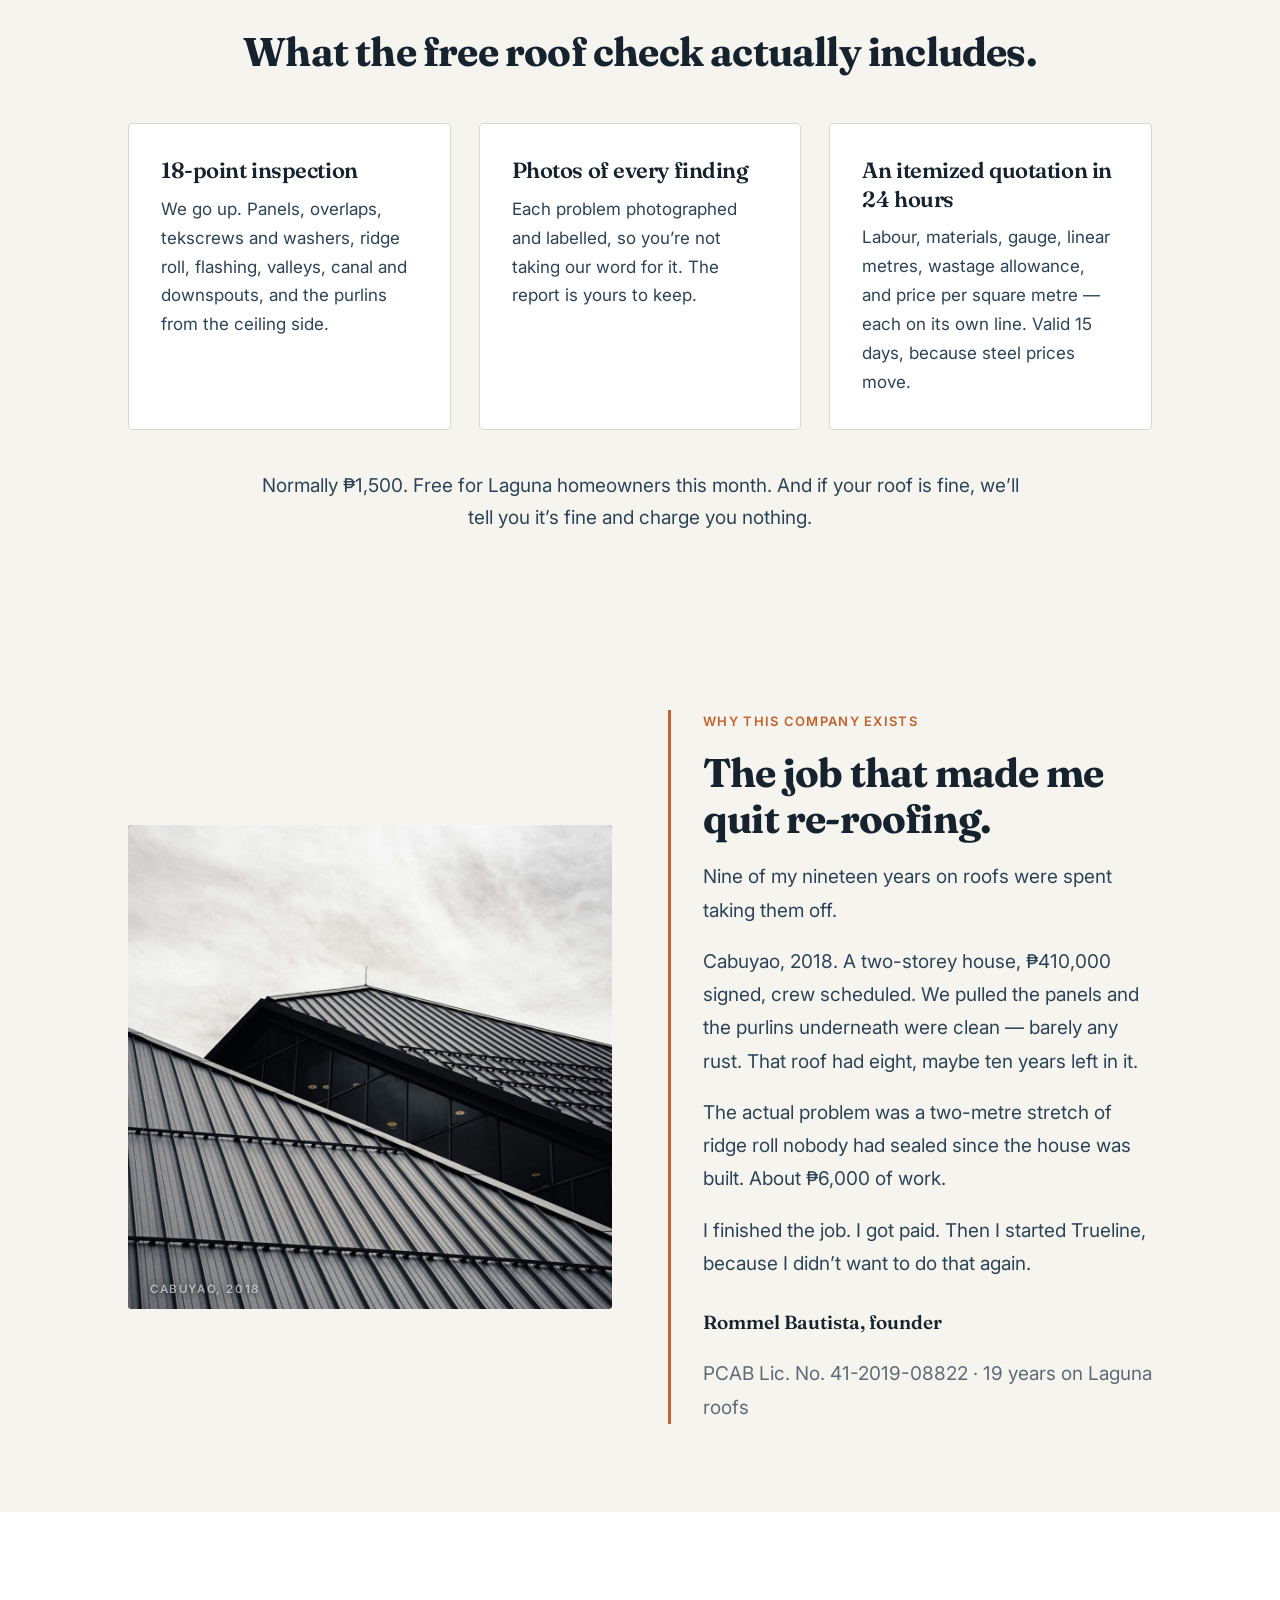
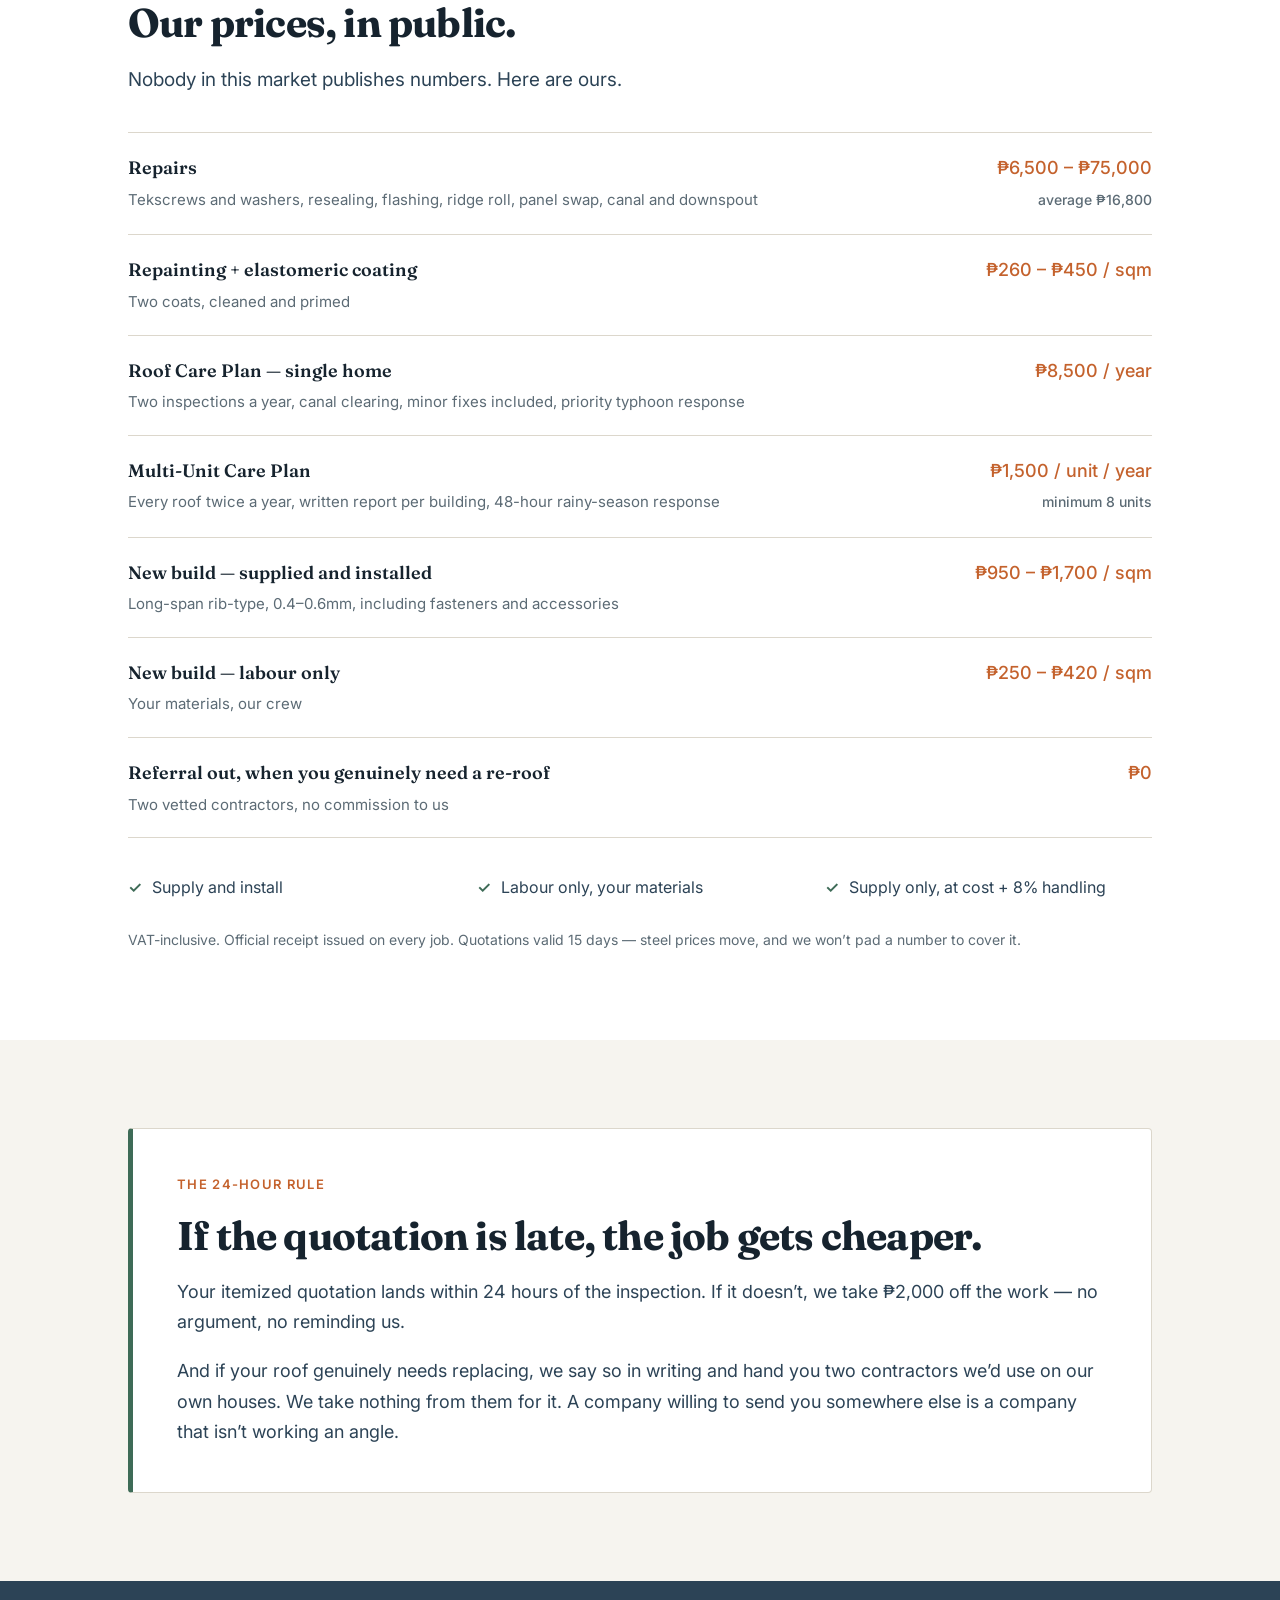
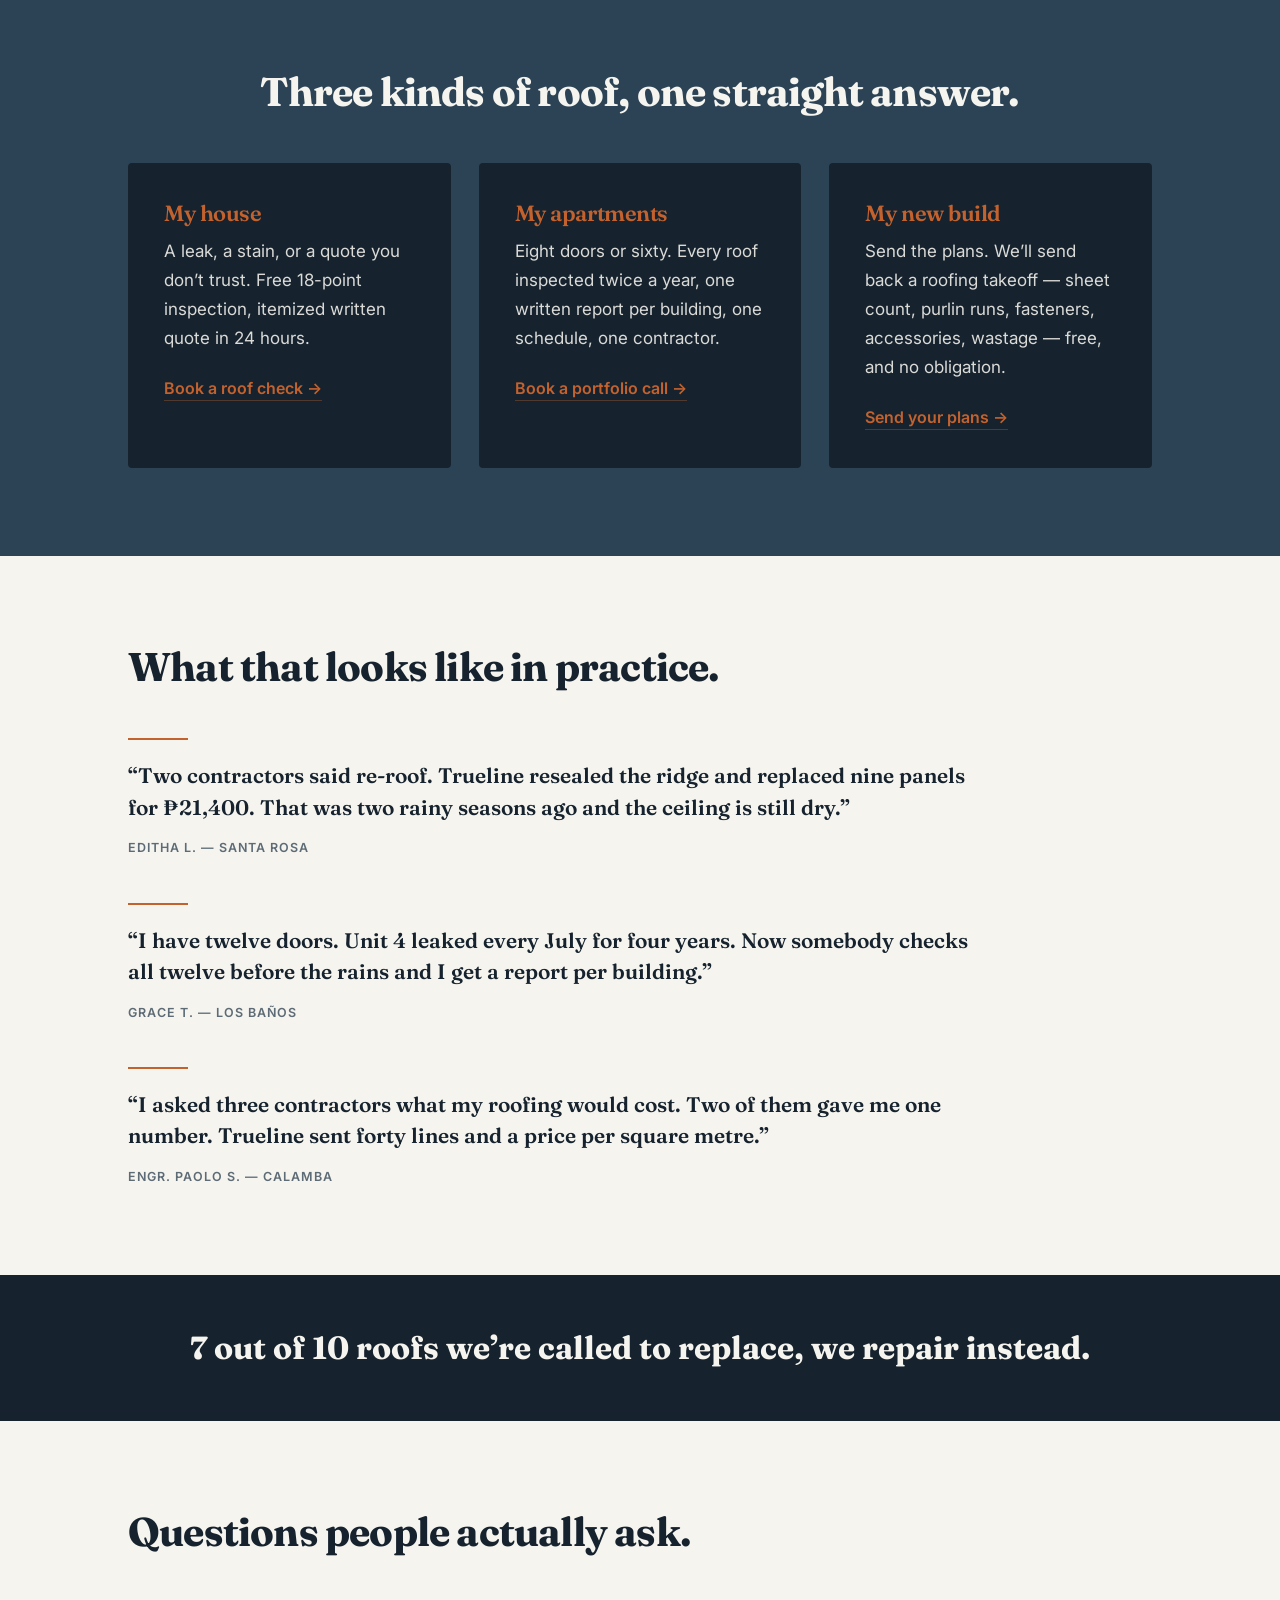
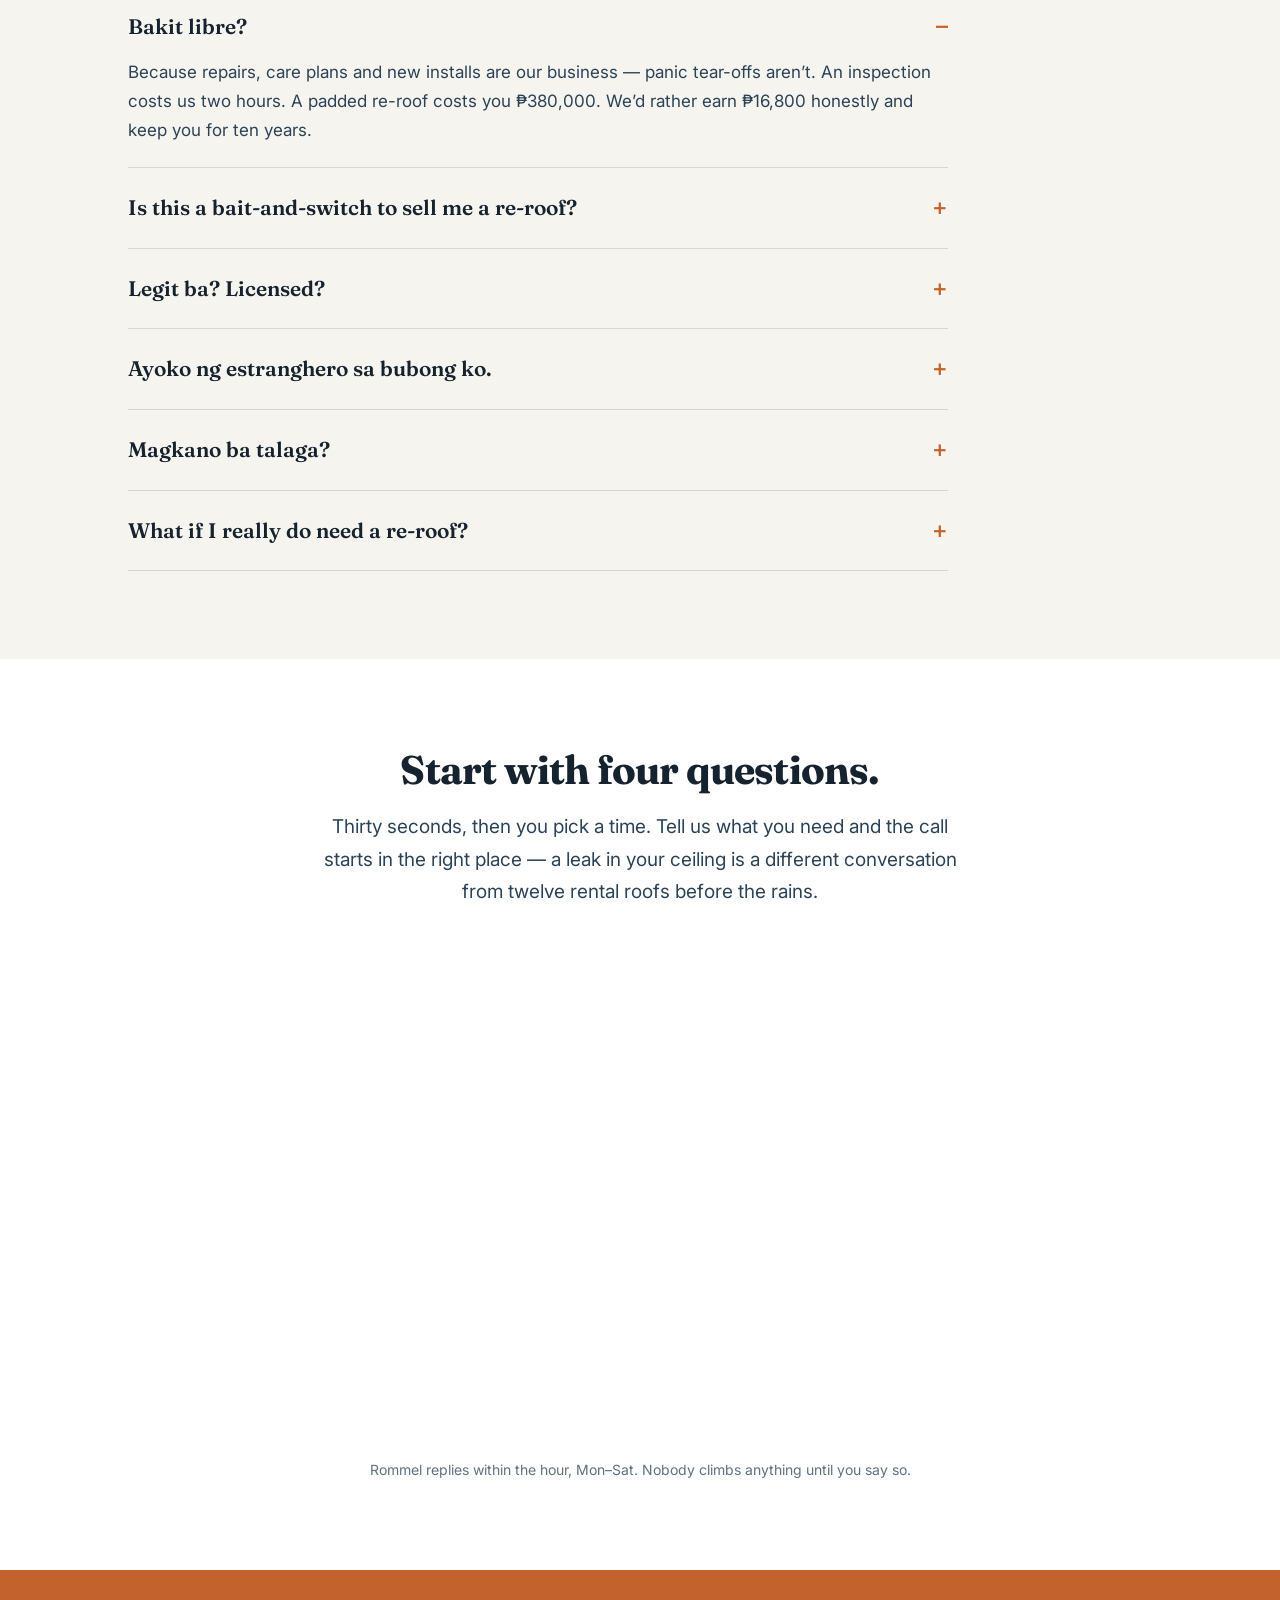
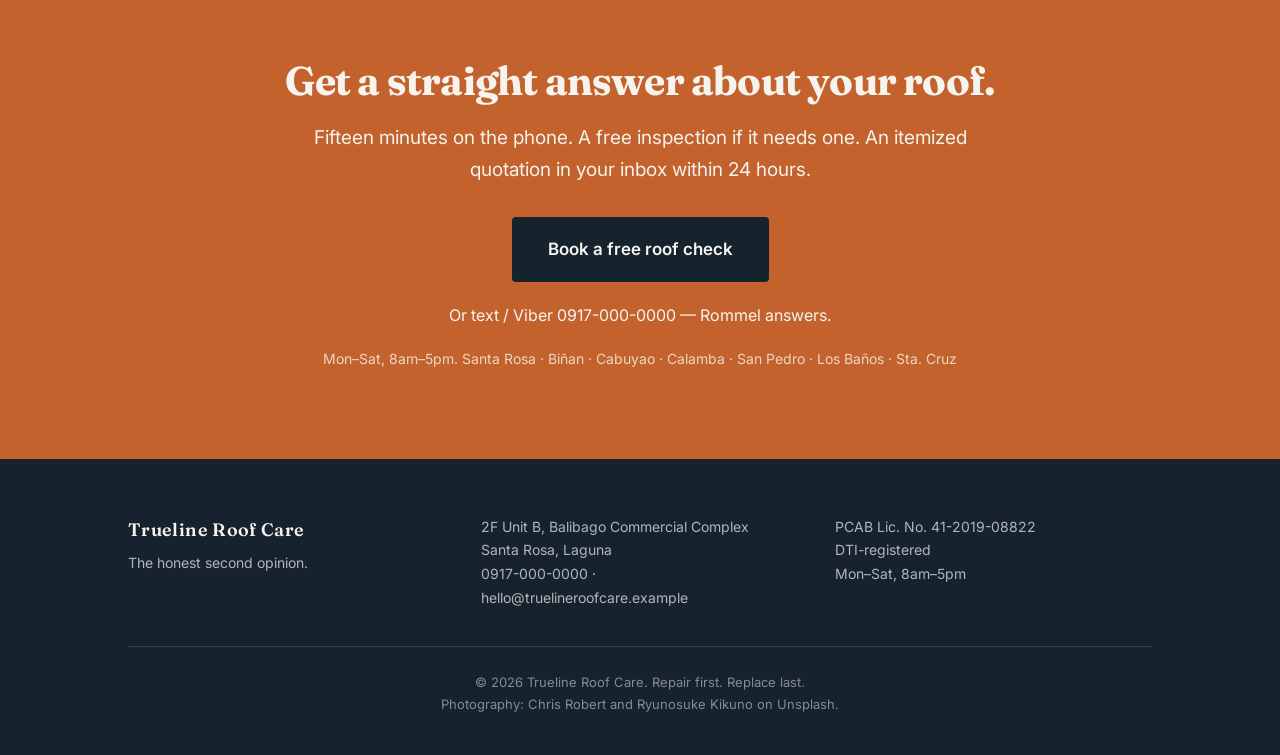
==== commit 40fc8f15: "Shrink the form and stop it bleeding into the text below Narrower column, lower min-height floor, an" ====
--- a/site/index.html
+++ b/site/index.html
@@ -208,11 +208,20 @@
 /* form */
 .formband{text-align:center}
 .formband p{max-width:660px;margin:0 auto}
-.formwrap{max-width:680px;margin:32px auto 0;text-align:left}
+.formwrap{
+  position:relative;z-index:1;isolation:isolate;
+  max-width:600px;margin:30px auto 0;text-align:left;
+  overflow:hidden;border-radius:8px;background:#fff
+}
 .formwrap iframe{
-  display:block;width:100%;min-height:700px;border:none;border-radius:8px;background:#fff
-}
-.formnote{margin-top:18px;font-size:14px;opacity:.75}
+  display:block;width:100%;min-height:520px;max-width:100%;
+  border:none;border-radius:8px;background:#fff
+}
+.formnote{position:relative;z-index:2;clear:both;margin-top:26px;font-size:14px;opacity:.75}
+@media (max-width:900px){
+  .formwrap{max-width:100%;margin-top:24px}
+  .formwrap iframe{min-height:560px}
+}
 
 /* final cta */
 .final{text-align:center}
